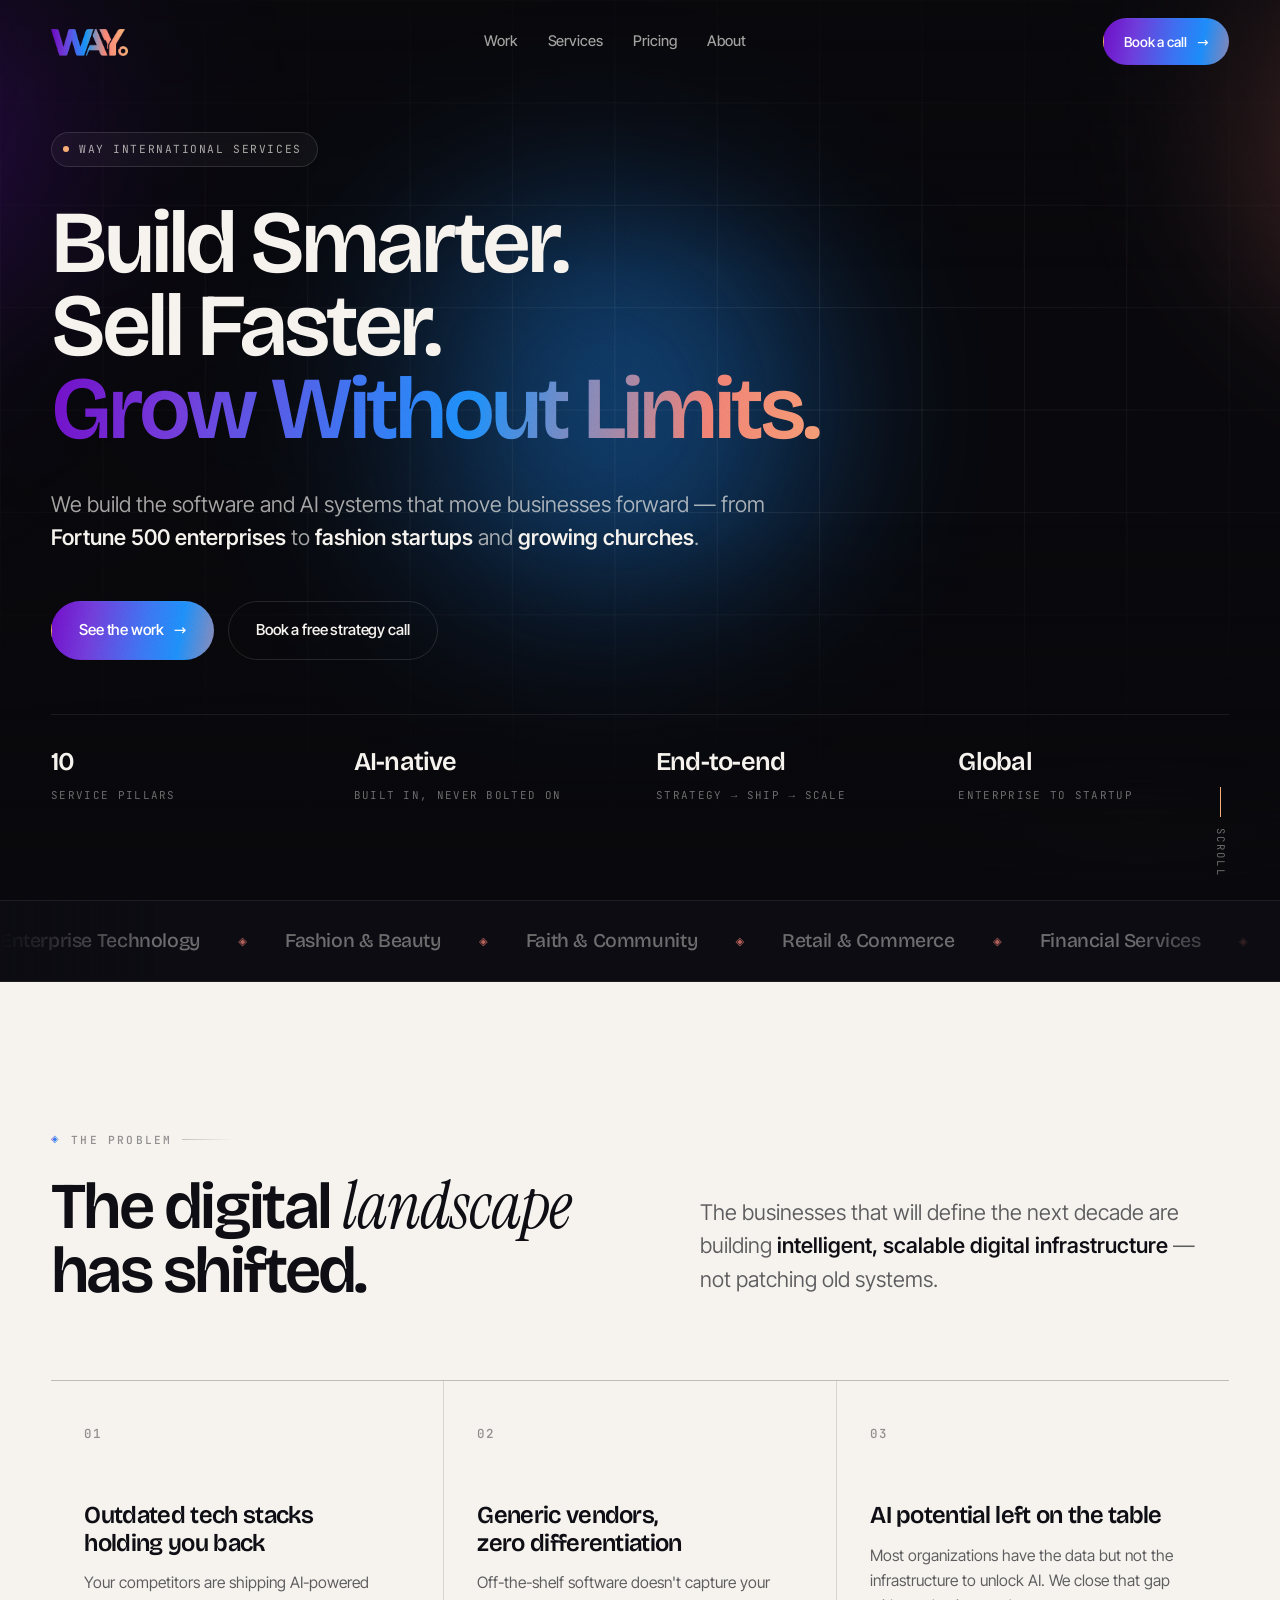
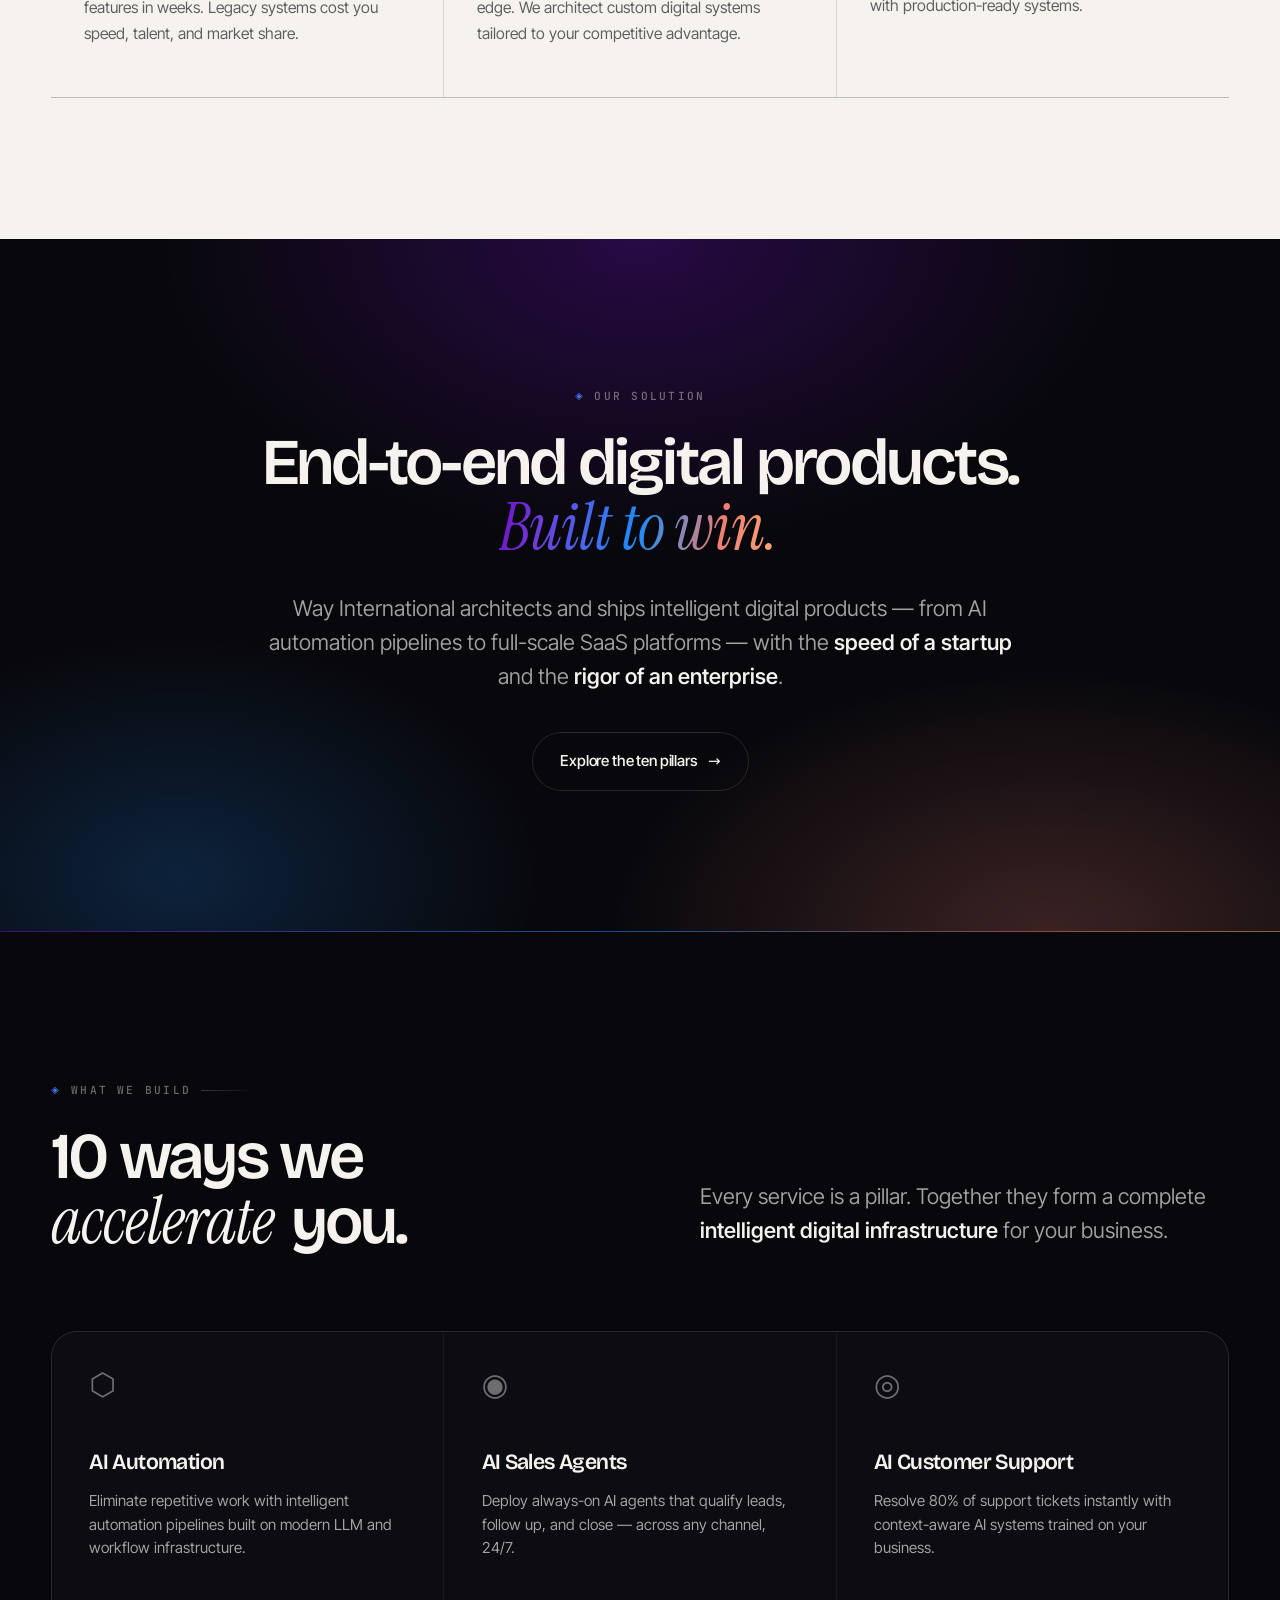
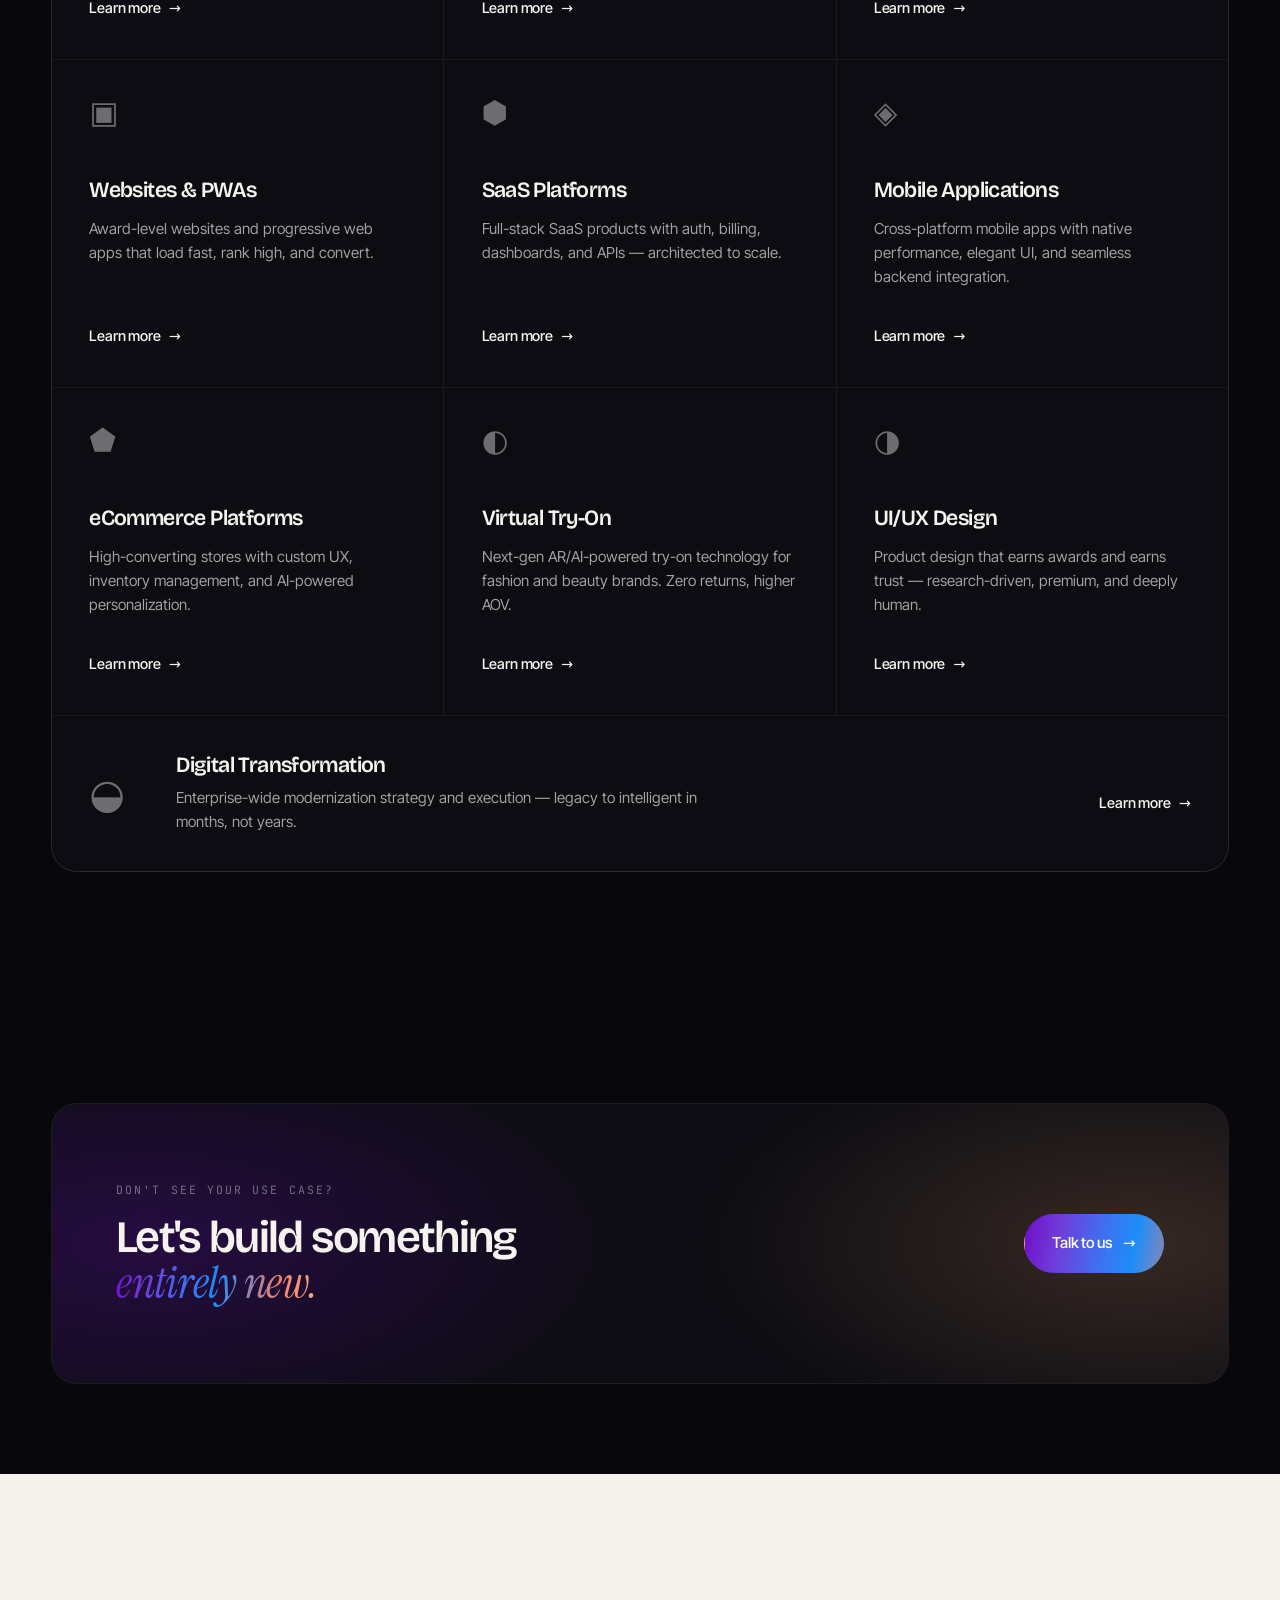
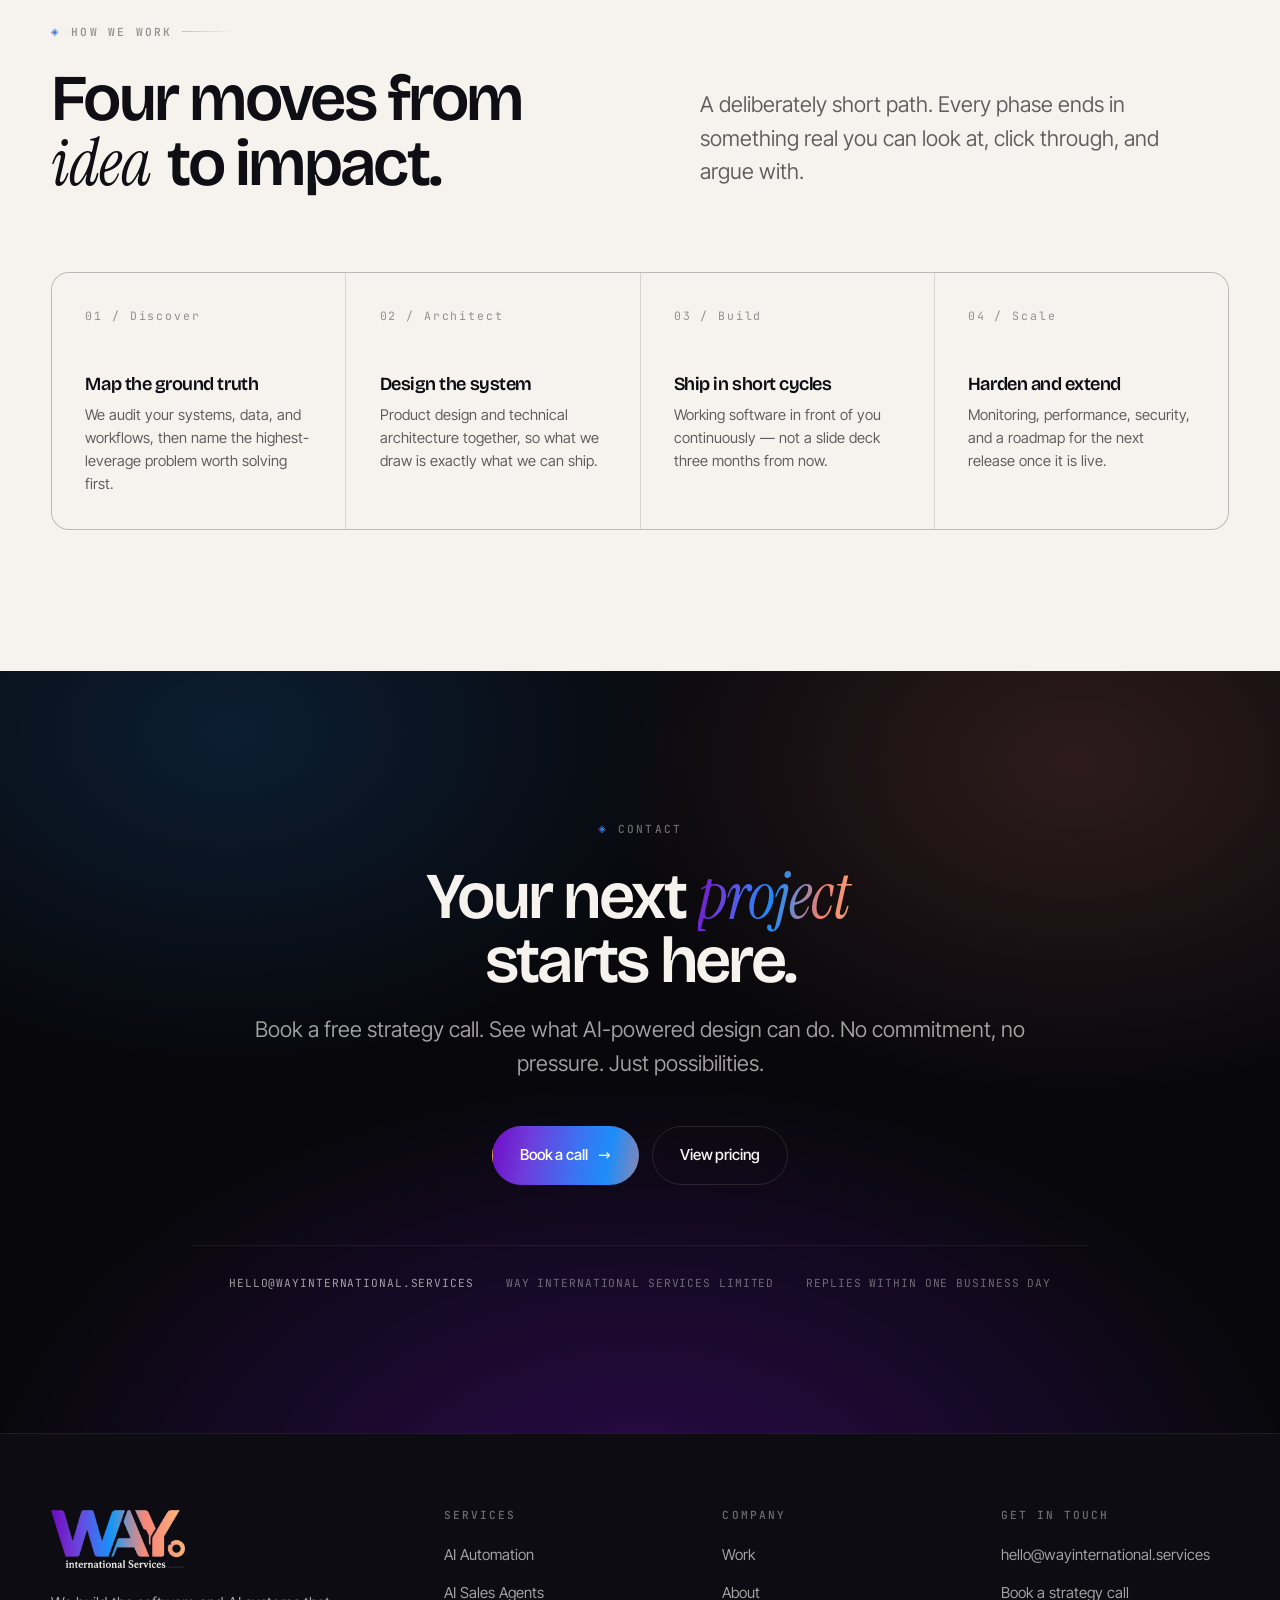
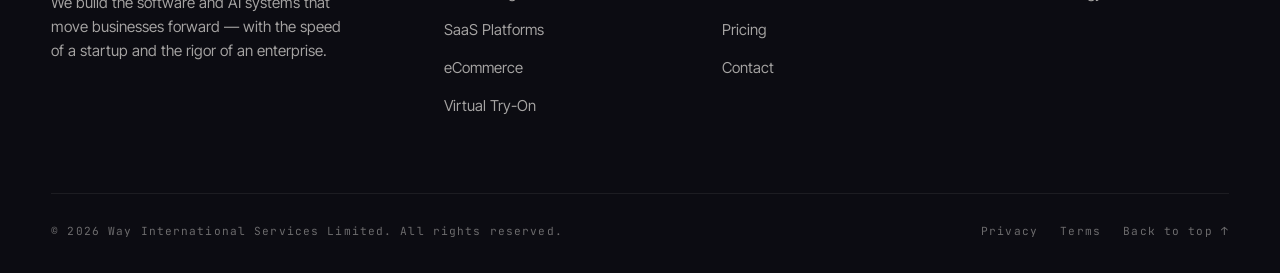
==== index.html @ e76dc4e3 "Build the Way International Services website A nine-page static site — plain HTML, CSS and vanilla J" ====
<!DOCTYPE html>
<html lang="en" class="no-js">
<head>
<meta charset="utf-8">
<meta name="viewport" content="width=device-width, initial-scale=1">
<title>Way International Services — Build Smarter. Sell Faster. Grow Without Limits.</title>
<meta name="description" content="Way International Services architects and ships intelligent digital products — AI automation, AI agents, SaaS platforms, commerce and mobile — with the speed of a startup and the rigor of an enterprise.">
<link rel="canonical" href="https://wayinternational.services/">

<meta property="og:type" content="website">
<meta property="og:title" content="Way International Services — Build Smarter. Sell Faster. Grow Without Limits.">
<meta property="og:description" content="We build the software and AI systems that move businesses forward — from Fortune 500 enterprises to fashion startups and growing churches.">
<meta property="og:image" content="/assets/img/icon-512.png">
<meta name="twitter:card" content="summary_large_image">
<meta name="theme-color" content="#08080C">

<link rel="icon" href="/favicon.ico" sizes="any">
<link rel="icon" href="/assets/img/icon-32.png" type="image/png">
<link rel="apple-touch-icon" href="/assets/img/icon-180.png">

<link rel="preload" href="/assets/fonts/bricolage-grotesque-normal-latin.woff2" as="font" type="font/woff2" crossorigin>
<link rel="preload" href="/assets/fonts/inter-tight-normal-latin.woff2" as="font" type="font/woff2" crossorigin>
<script>document.documentElement.classList.remove("no-js");document.documentElement.classList.add("js");</script>
<link rel="stylesheet" href="/assets/css/fonts.css">
<link rel="stylesheet" href="/assets/css/site.css">

<script type="application/ld+json">
{
  "@context":"https://schema.org",
  "@type":"ProfessionalService",
  "name":"Way International Services Limited",
  "description":"Digital product studio building AI systems, SaaS platforms, commerce and mobile applications.",
  "url":"https://wayinternational.services/",
  "logo":"https://wayinternational.services/assets/img/way-logo.png",
  "email":"hello@wayinternational.services",
  "areaServed":"Worldwide",
  "makesOffer":[
    {"@type":"Offer","itemOffered":{"@type":"Service","name":"AI Automation"}},
    {"@type":"Offer","itemOffered":{"@type":"Service","name":"AI Sales Agents"}},
    {"@type":"Offer","itemOffered":{"@type":"Service","name":"AI Customer Support"}},
    {"@type":"Offer","itemOffered":{"@type":"Service","name":"Websites & PWAs"}},
    {"@type":"Offer","itemOffered":{"@type":"Service","name":"SaaS Platforms"}},
    {"@type":"Offer","itemOffered":{"@type":"Service","name":"Mobile Applications"}},
    {"@type":"Offer","itemOffered":{"@type":"Service","name":"eCommerce Platforms"}},
    {"@type":"Offer","itemOffered":{"@type":"Service","name":"Virtual Try-On"}},
    {"@type":"Offer","itemOffered":{"@type":"Service","name":"UI/UX Design"}},
    {"@type":"Offer","itemOffered":{"@type":"Service","name":"Digital Transformation"}}
  ]
}
</script>
</head>

<body>
<div class="grain" aria-hidden="true"></div>
<a href="#main" class="btn btn-sm" style="position:absolute;left:-9999px;top:0;z-index:99" onfocus="this.style.left='1rem';this.style.top='1rem'" onblur="this.style.left='-9999px'">Skip to content</a>

<!-- ======================================================= header -->
<header class="hdr">
  <div class="shell shell-wide hdr-in">
    <a href="/" class="brand" aria-label="Way International Services — home">
      <img src="/assets/img/way-mark.png" alt="Way International Services" width="430" height="152">
    </a>

    <nav class="nav" aria-label="Primary">
      <a href="/work.html"     data-nav="work">Work</a>
      <a href="/services.html" data-nav="services">Services</a>
      <a href="/pricing.html"  data-nav="pricing">Pricing</a>
      <a href="/about.html"    data-nav="about">About</a>
    </nav>

    <div class="hdr-cta">
      <a href="/contact.html" class="btn btn-primary btn-sm" data-magnet>
        <span class="lbl">Book a call</span><span class="arw" aria-hidden="true">→</span>
      </a>
    </div>

    <button class="burger" aria-label="Open menu" aria-expanded="false" aria-controls="menu">
      <span></span><span></span>
    </button>
  </div>
</header>

<!-- ======================================================= mobile menu -->
<div class="menu" id="menu" aria-hidden="true">
  <nav aria-label="Mobile">
    <ul class="menu-list">
      <li><a href="/work.html"><span class="n">01</span> Work</a></li>
      <li><a href="/services.html"><span class="n">02</span> Services</a></li>
      <li><a href="/pricing.html"><span class="n">03</span> Pricing</a></li>
      <li><a href="/about.html"><span class="n">04</span> About</a></li>
      <li><a href="/contact.html"><span class="n">05</span> Contact</a></li>
    </ul>
  </nav>
  <div class="menu-foot">
    <a href="/contact.html" class="btn btn-primary"><span class="lbl">Book a free strategy call</span><span class="arw" aria-hidden="true">→</span></a>
    <span class="menu-meta">hello@wayinternational.services</span>
  </div>
</div>

<main id="main">

<!-- ======================================================= hero -->
<section class="hero">
  <div class="aurora" aria-hidden="true"><i></i><i></i><i></i><i></i></div>
  <div class="hero-grid" aria-hidden="true"></div>

  <div class="shell shell-wide hero-in">
    <span class="pill"><span class="dot" aria-hidden="true"></span> Way International Services</span>

    <h1 class="t-hero hero-head">
      <span class="ln"><span>Build Smarter.</span></span>
      <span class="ln"><span>Sell Faster.</span></span>
      <span class="ln"><span class="grad">Grow Without Limits.</span></span>
    </h1>

    <p class="lede hero-lede" data-rv style="--d:520ms">
      We build the software and AI systems that move businesses forward —
      from <strong>Fortune&nbsp;500 enterprises</strong> to <strong>fashion startups</strong>
      and <strong>growing churches</strong>.
    </p>

    <div class="btn-row hero-cta" data-rv style="--d:640ms">
      <a href="/work.html" class="btn btn-primary" data-magnet>
        <span class="lbl">See the work</span><span class="arw" aria-hidden="true">→</span>
      </a>
      <a href="/contact.html" class="btn btn-ghost">
        <span class="lbl">Book a free strategy call</span>
      </a>
    </div>

    <dl class="hero-facts" data-rv data-stagger="90" style="--d:760ms">
      <div data-rv><dt>10</dt><dd>Service pillars</dd></div>
      <div data-rv><dt>AI-native</dt><dd>Built in, never bolted on</dd></div>
      <div data-rv><dt>End-to-end</dt><dd>Strategy → ship → scale</dd></div>
      <div data-rv><dt>Global</dt><dd>Enterprise to startup</dd></div>
    </dl>
  </div>

  <span class="scroll-cue" aria-hidden="true"><span class="bar"></span> Scroll</span>
</section>

<!-- ======================================================= sectors -->
<div class="marq" aria-hidden="true">
  <div class="marq-track">
    <div class="marq-group">
      <span>Enterprise Technology</span>
      <span>Fashion &amp; Beauty</span>
      <span>Faith &amp; Community</span>
      <span>Retail &amp; Commerce</span>
      <span>Financial Services</span>
      <span>Healthcare</span>
      <span>Logistics</span>
      <span>Education</span>
      <span>Hospitality</span>
      <span>Professional Services</span>
    </div>
  </div>
</div>

<!-- ======================================================= problem -->
<section class="band on-light" id="problem">
  <div class="shell">
    <div class="shead">
      <div>
        <span class="eyebrow" data-rv><span class="mk" aria-hidden="true">◈</span> The Problem</span>
        <h2 class="t-xl rise" data-rv>
          <span class="ln"><span>The digital</span></span>
          <span class="ln"><span class="ital">landscape</span></span>
          <span class="ln"><span>has shifted.</span></span>
        </h2>
      </div>
      <div class="shead-aside">
        <p class="lede" data-rv style="--d:160ms">
          The businesses that will define the next decade are building
          <strong>intelligent, scalable digital infrastructure</strong> — not patching old systems.
        </p>
      </div>
    </div>
  </div>

  <div class="shell">
    <div class="probs" data-rv data-stagger="110">
      <article class="prob" data-rv>
        <span class="num">01</span>
        <h3>Outdated tech stacks holding you back</h3>
        <p>Your competitors are shipping AI-powered features in weeks. Legacy systems cost you speed, talent, and market share.</p>
      </article>
      <article class="prob" data-rv>
        <span class="num">02</span>
        <h3>Generic vendors, zero differentiation</h3>
        <p>Off-the-shelf software doesn't capture your edge. We architect custom digital systems tailored to your competitive advantage.</p>
      </article>
      <article class="prob" data-rv>
        <span class="num">03</span>
        <h3>AI potential left on the table</h3>
        <p>Most organizations have the data but not the infrastructure to unlock AI. We close that gap with production-ready systems.</p>
      </article>
    </div>
  </div>
</section>

<!-- ======================================================= solution -->
<section class="band solution">
  <div class="shell">
    <span class="eyebrow" data-rv><span class="mk" aria-hidden="true">◈</span> Our Solution</span>
    <h2 class="t-xl" data-rv style="--d:80ms">
      End-to-end digital products.<br><span class="ital grad">Built to win.</span>
    </h2>
    <p class="lede" data-rv style="--d:200ms">
      Way International architects and ships intelligent digital products — from AI automation
      pipelines to full-scale SaaS platforms — with the <strong>speed of a startup</strong>
      and the <strong>rigor of an enterprise</strong>.
    </p>
    <div class="btn-row" style="justify-content:center;margin-top:2.4rem" data-rv>
      <a href="/services.html" class="btn btn-ghost"><span class="lbl">Explore the ten pillars</span><span class="arw" aria-hidden="true">→</span></a>
    </div>
  </div>
</section>

<hr class="seam">

<!-- ======================================================= services -->
<section class="band" id="services">
  <div class="shell shell-wide">
    <div class="shead">
      <div>
        <span class="eyebrow" data-rv><span class="mk" aria-hidden="true">◈</span> What We Build</span>
        <h2 class="t-xl rise" data-rv>
          <span class="ln"><span>10 ways we</span></span>
          <span class="ln"><span class="ital">accelerate</span> <span style="display:inline">you.</span></span>
        </h2>
      </div>
      <div class="shead-aside">
        <p class="lede" data-rv style="--d:160ms">
          Every service is a pillar. Together they form a complete
          <strong>intelligent digital infrastructure</strong> for your business.
        </p>
      </div>
    </div>

    <div class="svcs" data-rv data-stagger="70">
      <article class="svc" data-rv>
        <span class="gl" aria-hidden="true">⬡</span>
        <h3>AI Automation</h3>
        <p>Eliminate repetitive work with intelligent automation pipelines built on modern LLM and workflow infrastructure.</p>
        <a class="tlink" href="/services.html#ai-automation">Learn more <span class="arw" aria-hidden="true">→</span></a>
      </article>

      <article class="svc" data-rv>
        <span class="gl" aria-hidden="true">◉</span>
        <h3>AI Sales Agents</h3>
        <p>Deploy always-on AI agents that qualify leads, follow up, and close — across any channel, 24/7.</p>
        <a class="tlink" href="/services.html#ai-sales-agents">Learn more <span class="arw" aria-hidden="true">→</span></a>
      </article>

      <article class="svc" data-rv>
        <span class="gl" aria-hidden="true">◎</span>
        <h3>AI Customer Support</h3>
        <p>Resolve 80% of support tickets instantly with context-aware AI systems trained on your business.</p>
        <a class="tlink" href="/services.html#ai-customer-support">Learn more <span class="arw" aria-hidden="true">→</span></a>
      </article>

      <article class="svc" data-rv>
        <span class="gl" aria-hidden="true">▣</span>
        <h3>Websites &amp; PWAs</h3>
        <p>Award-level websites and progressive web apps that load fast, rank high, and convert.</p>
        <a class="tlink" href="/services.html#websites-pwas">Learn more <span class="arw" aria-hidden="true">→</span></a>
      </article>

      <article class="svc" data-rv>
        <span class="gl" aria-hidden="true">⬢</span>
        <h3>SaaS Platforms</h3>
        <p>Full-stack SaaS products with auth, billing, dashboards, and APIs — architected to scale.</p>
        <a class="tlink" href="/services.html#saas-platforms">Learn more <span class="arw" aria-hidden="true">→</span></a>
      </article>

      <article class="svc" data-rv>
        <span class="gl" aria-hidden="true">◈</span>
        <h3>Mobile Applications</h3>
        <p>Cross-platform mobile apps with native performance, elegant UI, and seamless backend integration.</p>
        <a class="tlink" href="/services.html#mobile-applications">Learn more <span class="arw" aria-hidden="true">→</span></a>
      </article>

      <article class="svc" data-rv>
        <span class="gl" aria-hidden="true">⬟</span>
        <h3>eCommerce Platforms</h3>
        <p>High-converting stores with custom UX, inventory management, and AI-powered personalization.</p>
        <a class="tlink" href="/services.html#ecommerce-platforms">Learn more <span class="arw" aria-hidden="true">→</span></a>
      </article>

      <article class="svc" data-rv>
        <span class="gl" aria-hidden="true">◐</span>
        <h3>Virtual Try-On</h3>
        <p>Next-gen AR/AI-powered try-on technology for fashion and beauty brands. Zero returns, higher AOV.</p>
        <a class="tlink" href="/services.html#virtual-try-on">Learn more <span class="arw" aria-hidden="true">→</span></a>
      </article>

      <article class="svc" data-rv>
        <span class="gl" aria-hidden="true">◑</span>
        <h3>UI/UX Design</h3>
        <p>Product design that earns awards and earns trust — research-driven, premium, and deeply human.</p>
        <a class="tlink" href="/services.html#ui-ux-design">Learn more <span class="arw" aria-hidden="true">→</span></a>
      </article>

      <article class="svc is-wide" data-rv>
        <span class="gl" aria-hidden="true">◒</span>
        <div class="bd">
          <h3>Digital Transformation</h3>
          <p>Enterprise-wide modernization strategy and execution — legacy to intelligent in months, not years.</p>
        </div>
        <a class="tlink" href="/services.html#digital-transformation">Learn more <span class="arw" aria-hidden="true">→</span></a>
      </article>
    </div>
  </div>
</section>

<!-- ======================================================= big cta -->
<section class="band-tight">
  <div class="shell shell-wide">
    <div class="bigcta" data-rv>
      <div>
        <span class="k">Don't see your use case?</span>
        <h2 class="t-lg">Let's build something<br><span class="ital grad">entirely new.</span></h2>
      </div>
      <a href="/contact.html" class="btn btn-primary" data-magnet>
        <span class="lbl">Talk to us</span><span class="arw" aria-hidden="true">→</span>
      </a>
    </div>
  </div>
</section>

<!-- ======================================================= process -->
<section class="band on-light" id="process">
  <div class="shell">
    <div class="shead">
      <div>
        <span class="eyebrow" data-rv><span class="mk" aria-hidden="true">◈</span> How We Work</span>
        <h2 class="t-xl" data-rv>Four moves from<br><span class="ital">idea</span> to impact.</h2>
      </div>
      <div class="shead-aside">
        <p class="lede" data-rv style="--d:160ms">
          A deliberately short path. Every phase ends in something real you can look at,
          click through, and argue with.
        </p>
      </div>
    </div>

    <div class="steps" data-rv data-stagger="100">
      <article class="step" data-rv>
        <span class="n">01 / Discover</span>
        <h3>Map the ground truth</h3>
        <p>We audit your systems, data, and workflows, then name the highest-leverage problem worth solving first.</p>
      </article>
      <article class="step" data-rv>
        <span class="n">02 / Architect</span>
        <h3>Design the system</h3>
        <p>Product design and technical architecture together, so what we draw is exactly what we can ship.</p>
      </article>
      <article class="step" data-rv>
        <span class="n">03 / Build</span>
        <h3>Ship in short cycles</h3>
        <p>Working software in front of you continuously — not a slide deck three months from now.</p>
      </article>
      <article class="step" data-rv>
        <span class="n">04 / Scale</span>
        <h3>Harden and extend</h3>
        <p>Monitoring, performance, security, and a roadmap for the next release once it is live.</p>
      </article>
    </div>
  </div>
</section>

<!-- ======================================================= contact -->
<section class="band contact" id="contact">
  <div class="shell">
    <span class="eyebrow" data-rv><span class="mk" aria-hidden="true">◈</span> Contact</span>
    <h2 class="t-xl" data-rv style="--d:80ms">Your next <span class="ital grad">project</span><br>starts here.</h2>
    <p class="lede" data-rv style="--d:180ms">
      Book a free strategy call. See what AI-powered design can do.
      No commitment, no pressure. Just possibilities.
    </p>

    <div class="btn-row" data-rv style="--d:280ms">
      <a href="/contact.html" class="btn btn-primary" data-magnet>
        <span class="lbl">Book a call</span><span class="arw" aria-hidden="true">→</span>
      </a>
      <a href="/pricing.html" class="btn btn-ghost"><span class="lbl">View pricing</span></a>
    </div>

    <div class="contact-meta" data-rv>
      <span><a href="mailto:hello@wayinternational.services">hello@wayinternational.services</a></span>
      <span>Way International Services Limited</span>
      <span>Replies within one business day</span>
    </div>
  </div>
</section>

</main>

<!-- ======================================================= footer -->
<footer class="ftr">
  <div class="shell shell-wide">
    <div class="ftr-top">
      <div class="ftr-brand">
        <img src="/assets/img/way-logo-dark.png" alt="Way International Services" width="430" height="187">
        <p>We build the software and AI systems that move businesses forward — with the speed of a startup and the rigor of an enterprise.</p>
      </div>

      <div>
        <h4>Services</h4>
        <ul>
          <li><a href="/services.html#ai-automation">AI Automation</a></li>
          <li><a href="/services.html#ai-sales-agents">AI Sales Agents</a></li>
          <li><a href="/services.html#saas-platforms">SaaS Platforms</a></li>
          <li><a href="/services.html#ecommerce-platforms">eCommerce</a></li>
          <li><a href="/services.html#virtual-try-on">Virtual Try-On</a></li>
        </ul>
      </div>

      <div>
        <h4>Company</h4>
        <ul>
          <li><a href="/work.html">Work</a></li>
          <li><a href="/about.html">About</a></li>
          <li><a href="/pricing.html">Pricing</a></li>
          <li><a href="/contact.html">Contact</a></li>
        </ul>
      </div>

      <div>
        <h4>Get in touch</h4>
        <ul>
          <li><a href="mailto:hello@wayinternational.services">hello@wayinternational.services</a></li>
          <li><a href="/contact.html">Book a strategy call</a></li>
        </ul>
      </div>
    </div>

    <div class="ftr-bot">
      <span>© <span data-year>2026</span> Way International Services Limited. All rights reserved.</span>
      <span class="lnks">
        <a href="/privacy.html">Privacy</a>
        <a href="/terms.html">Terms</a>
        <a href="#main" class="to-top">Back to top <span aria-hidden="true">↑</span></a>
      </span>
    </div>
  </div>
</footer>

<script src="/assets/js/site.js" defer></script>
</body>
</html>
---- assets/css/fonts.css ----
/* Way International Services — self-hosted webfonts.
   Vendored from Google Fonts (SIL Open Font License 1.1) so the site makes
   no third-party request and renders identically offline.
   Latin + Latin-Extended subsets only. */

@font-face{
  font-family:'Bricolage Grotesque';
  font-style:normal;
  font-weight:200 800;
  font-display:swap;
  src:url('../fonts/bricolage-grotesque-normal-latin-ext.woff2') format('woff2');
  unicode-range:U+0100-02BA, U+02BD-02C5, U+02C7-02CC, U+02CE-02D7, U+02DD-02FF, U+0304, U+0308, U+0329, U+1D00-1DBF, U+1E00-1E9F, U+1EF2-1EFF, U+2020, U+20A0-20AB, U+20AD-20C0, U+2113, U+2C60-2C7F, U+A720-A7FF;
}
@font-face{
  font-family:'Bricolage Grotesque';
  font-style:normal;
  font-weight:200 800;
  font-display:swap;
  src:url('../fonts/bricolage-grotesque-normal-latin.woff2') format('woff2');
  unicode-range:U+0000-00FF, U+0131, U+0152-0153, U+02BB-02BC, U+02C6, U+02DA, U+02DC, U+0304, U+0308, U+0329, U+2000-206F, U+20AC, U+2122, U+2191, U+2193, U+2212, U+2215, U+FEFF, U+FFFD;
}
@font-face{
  font-family:'Instrument Serif';
  font-style:italic;
  font-weight:400;
  font-display:swap;
  src:url('../fonts/instrument-serif-italic-latin-ext.woff2') format('woff2');
  unicode-range:U+0100-02BA, U+02BD-02C5, U+02C7-02CC, U+02CE-02D7, U+02DD-02FF, U+0304, U+0308, U+0329, U+1D00-1DBF, U+1E00-1E9F, U+1EF2-1EFF, U+2020, U+20A0-20AB, U+20AD-20C0, U+2113, U+2C60-2C7F, U+A720-A7FF;
}
@font-face{
  font-family:'Instrument Serif';
  font-style:italic;
  font-weight:400;
  font-display:swap;
  src:url('../fonts/instrument-serif-italic-latin.woff2') format('woff2');
  unicode-range:U+0000-00FF, U+0131, U+0152-0153, U+02BB-02BC, U+02C6, U+02DA, U+02DC, U+0304, U+0308, U+0329, U+2000-206F, U+20AC, U+2122, U+2191, U+2193, U+2212, U+2215, U+FEFF, U+FFFD;
}
@font-face{
  font-family:'Instrument Serif';
  font-style:normal;
  font-weight:400;
  font-display:swap;
  src:url('../fonts/instrument-serif-normal-latin-ext.woff2') format('woff2');
  unicode-range:U+0100-02BA, U+02BD-02C5, U+02C7-02CC, U+02CE-02D7, U+02DD-02FF, U+0304, U+0308, U+0329, U+1D00-1DBF, U+1E00-1E9F, U+1EF2-1EFF, U+2020, U+20A0-20AB, U+20AD-20C0, U+2113, U+2C60-2C7F, U+A720-A7FF;
}
@font-face{
  font-family:'Instrument Serif';
  font-style:normal;
  font-weight:400;
  font-display:swap;
  src:url('../fonts/instrument-serif-normal-latin.woff2') format('woff2');
  unicode-range:U+0000-00FF, U+0131, U+0152-0153, U+02BB-02BC, U+02C6, U+02DA, U+02DC, U+0304, U+0308, U+0329, U+2000-206F, U+20AC, U+2122, U+2191, U+2193, U+2212, U+2215, U+FEFF, U+FFFD;
}
@font-face{
  font-family:'Inter Tight';
  font-style:normal;
  font-weight:300 800;
  font-display:swap;
  src:url('../fonts/inter-tight-normal-latin-ext.woff2') format('woff2');
  unicode-range:U+0100-02BA, U+02BD-02C5, U+02C7-02CC, U+02CE-02D7, U+02DD-02FF, U+0304, U+0308, U+0329, U+1D00-1DBF, U+1E00-1E9F, U+1EF2-1EFF, U+2020, U+20A0-20AB, U+20AD-20C0, U+2113, U+2C60-2C7F, U+A720-A7FF;
}
@font-face{
  font-family:'Inter Tight';
  font-style:normal;
  font-weight:300 800;
  font-display:swap;
  src:url('../fonts/inter-tight-normal-latin.woff2') format('woff2');
  unicode-range:U+0000-00FF, U+0131, U+0152-0153, U+02BB-02BC, U+02C6, U+02DA, U+02DC, U+0304, U+0308, U+0329, U+2000-206F, U+20AC, U+2122, U+2191, U+2193, U+2212, U+2215, U+FEFF, U+FFFD;
}
@font-face{
  font-family:'JetBrains Mono';
  font-style:normal;
  font-weight:300 600;
  font-display:swap;
  src:url('../fonts/jetbrains-mono-normal-latin-ext.woff2') format('woff2');
  unicode-range:U+0100-02BA, U+02BD-02C5, U+02C7-02CC, U+02CE-02D7, U+02DD-02FF, U+0304, U+0308, U+0329, U+1D00-1DBF, U+1E00-1E9F, U+1EF2-1EFF, U+2020, U+20A0-20AB, U+20AD-20C0, U+2113, U+2C60-2C7F, U+A720-A7FF;
}
@font-face{
  font-family:'JetBrains Mono';
  font-style:normal;
  font-weight:300 600;
  font-display:swap;
  src:url('../fonts/jetbrains-mono-normal-latin.woff2') format('woff2');
  unicode-range:U+0000-00FF, U+0131, U+0152-0153, U+02BB-02BC, U+02C6, U+02DA, U+02DC, U+0304, U+0308, U+0329, U+2000-206F, U+20AC, U+2122, U+2191, U+2193, U+2212, U+2215, U+FEFF, U+FFFD;
}
---- assets/css/site.css ----
/* ============================================================================
   WAY INTERNATIONAL SERVICES — design system
   Palette is sampled directly from the wordmark gradient.
   ========================================================================= */

/* ---------------------------------------------------------------- tokens - */
:root{
  /* brand — sampled from the logo, left to right */
  --violet:#6F0EC7;
  --iris:#6F3CDA;
  --blue:#3D71F1;
  --azure:#1D8DF9;
  --coral:#F07F72;
  --amber:#F8AB73;

  --brand: linear-gradient(100deg,#6F0EC7 0%,#6F3CDA 16%,#3D71F1 36%,#1D8DF9 50%,#F07F72 78%,#F8AB73 100%);
  --brand-soft: linear-gradient(100deg,rgba(111,14,199,.22),rgba(61,113,241,.22),rgba(240,127,114,.22),rgba(248,171,115,.22));

  /* surfaces */
  --ink:#08080C;
  --ink-1:#0C0C12;
  --ink-2:#12121A;
  --ink-3:#1B1B25;
  --bone:#F6F3EE;
  --bone-2:#ECE7DE;
  --bone-3:#DFD9CD;

  /* type colours, dark surfaces */
  --d-hi:#F6F3EE;
  --d-md:rgba(246,243,238,.66);
  --d-lo:rgba(246,243,238,.42);
  --d-line:rgba(246,243,238,.12);
  --d-line-2:rgba(246,243,238,.07);

  /* type colours, light surfaces */
  --l-hi:#0E0E14;
  --l-md:rgba(14,14,20,.66);
  --l-lo:rgba(14,14,20,.44);
  --l-line:rgba(14,14,20,.13);
  --l-line-2:rgba(14,14,20,.07);

  /* families */
  --display:'Bricolage Grotesque','Inter Tight',system-ui,sans-serif;
  --serif:'Instrument Serif',Georgia,'Times New Roman',serif;
  --sans:'Inter Tight',system-ui,-apple-system,'Segoe UI',sans-serif;
  --mono:'JetBrains Mono',ui-monospace,'SF Mono',Menlo,monospace;

  /* rhythm */
  --shell:1280px;
  --gut:clamp(1.25rem,4vw,3.5rem);
  --band:clamp(5.5rem,11vw,11rem);
  --r-sm:10px;
  --r:18px;
  --r-lg:26px;

  --ease:cubic-bezier(.22,1,.36,1);
  --ease-io:cubic-bezier(.65,0,.35,1);
}

/* ------------------------------------------------------------------ reset */
*,*::before,*::after{box-sizing:border-box}
*{margin:0;padding:0}
html{-webkit-text-size-adjust:100%;scroll-behavior:smooth;scroll-padding-top:92px}
@media (prefers-reduced-motion:reduce){html{scroll-behavior:auto}}

body{
  font-family:var(--sans);
  font-size:clamp(1rem,.96rem + .18vw,1.075rem);
  line-height:1.62;
  font-weight:380;
  color:var(--d-md);
  background:var(--ink);
  -webkit-font-smoothing:antialiased;
  -moz-osx-font-smoothing:grayscale;
  overflow-x:hidden;
  text-rendering:optimizeLegibility;
}
body.is-locked{overflow:hidden}

img,svg,video{display:block;max-width:100%;height:auto}
button,input,textarea,select{font:inherit;color:inherit}
button{background:none;border:0;cursor:pointer}
a{color:inherit;text-decoration:none}
ul,ol{list-style:none}
::selection{background:rgba(111,14,199,.55);color:#fff}

:focus-visible{
  outline:2px solid var(--azure);
  outline-offset:3px;
  border-radius:4px;
}

/* --------------------------------------------------------------- headings */
h1,h2,h3,h4,h5{
  font-family:var(--display);
  font-weight:600;
  line-height:.98;
  letter-spacing:-.035em;
  color:var(--d-hi);
  font-variation-settings:'opsz' 48;
  text-wrap:balance;
}
.t-hero{font-size:clamp(2.5rem,6.9vw,6.1rem);font-weight:600;letter-spacing:-.045em;line-height:.94}
.t-xl  {font-size:clamp(2.1rem,5.1vw,4.3rem);letter-spacing:-.042em;line-height:.98}
.t-lg  {font-size:clamp(1.8rem,3.5vw,2.9rem);letter-spacing:-.038em;line-height:1.02}
.t-md  {font-size:clamp(1.5rem,2.5vw,2.15rem);letter-spacing:-.03em;line-height:1.08}
.t-sm  {font-size:clamp(1.15rem,1.5vw,1.4rem);letter-spacing:-.022em;line-height:1.2;font-weight:600}

/* the editorial accent — used on one word per headline, never more */
.ital{
  font-family:var(--serif);
  font-style:italic;
  font-weight:400;
  letter-spacing:-.015em;
  padding-right:.06em;
}
.grad{
  background:var(--brand);
  background-size:100% 100%;
  -webkit-background-clip:text;
  background-clip:text;
  color:transparent;
  -webkit-text-fill-color:transparent;
}

.lede{
  font-size:clamp(1.06rem,1.05rem + .42vw,1.35rem);
  line-height:1.56;
  color:var(--d-md);
  max-width:60ch;
  font-weight:360;
  text-wrap:pretty;
}
.lede strong{color:var(--d-hi);font-weight:560}

/* ------------------------------------------------------------------ shell */
.shell{width:100%;max-width:var(--shell);margin-inline:auto;padding-inline:var(--gut)}
.shell-wide{max-width:1560px}
.band{padding-block:var(--band);position:relative}
.band-tight{padding-block:clamp(3.5rem,7vw,6rem)}

.on-light{background:var(--bone);color:var(--l-md)}
.on-light h1,.on-light h2,.on-light h3,.on-light h4{color:var(--l-hi)}
.on-light .lede{color:var(--l-md)}
.on-light .lede strong{color:var(--l-hi)}

/* section eyebrow: ◈ MARK + label */
.eyebrow{
  display:inline-flex;align-items:center;gap:.6rem;
  font-family:var(--mono);
  font-size:.70rem;
  font-weight:500;
  letter-spacing:.2em;
  text-transform:uppercase;
  color:var(--d-lo);
  margin-bottom:1.6rem;
}
.on-light .eyebrow{color:var(--l-lo)}
.eyebrow .mk{
  font-size:.9em;
  background:var(--brand);
  -webkit-background-clip:text;background-clip:text;
  color:transparent;-webkit-text-fill-color:transparent;
}
.eyebrow::after{
  content:'';width:clamp(1.5rem,4vw,3.5rem);height:1px;
  background:linear-gradient(90deg,currentColor,transparent);
  opacity:.5;
}

.hair{height:1px;border:0;background:var(--d-line);width:100%}
.on-light .hair{background:var(--l-line)}

/* ---------------------------------------------------------------- buttons */
.btn{
  --bg:transparent; --fg:var(--d-hi); --bd:var(--d-line);
  position:relative;display:inline-flex;align-items:center;gap:.65rem;
  padding:1.02rem 1.7rem;
  border-radius:100px;
  border:1px solid var(--bd);
  background:var(--bg);
  color:var(--fg);
  font-family:var(--sans);
  font-size:.945rem;font-weight:520;letter-spacing:-.01em;
  white-space:nowrap;
  overflow:hidden;
  isolation:isolate;
  transition:color .4s var(--ease),border-color .4s var(--ease),transform .5s var(--ease);
  will-change:transform;
}
.btn .lbl{position:relative;z-index:2;display:inline-block}
.btn .arw{position:relative;z-index:2;transition:transform .45s var(--ease)}
.btn:hover .arw{transform:translateX(4px)}

/* primary — the brand gradient, with a sheen that sweeps on hover */
.btn-primary{--fg:#fff;--bd:transparent;background:var(--brand);background-size:160% 100%;background-position:0% 50%}
.btn-primary::after{
  content:'';position:absolute;inset:0;z-index:1;
  background:linear-gradient(110deg,transparent 20%,rgba(255,255,255,.34) 50%,transparent 80%);
  transform:translateX(-120%);
  transition:transform .85s var(--ease);
}
.btn-primary:hover::after{transform:translateX(120%)}
.btn-primary:hover{transform:translateY(-2px)}

/* ghost — fills from the bottom on hover */
.btn-ghost::before{
  content:'';position:absolute;inset:0;z-index:1;
  background:var(--d-hi);
  transform:translateY(101%);
  transition:transform .5s var(--ease);
}
.btn-ghost:hover{color:var(--ink);border-color:transparent}
.btn-ghost:hover::before{transform:translateY(0)}
.on-light .btn-ghost{--fg:var(--l-hi);--bd:var(--l-line)}
.on-light .btn-ghost::before{background:var(--l-hi)}
.on-light .btn-ghost:hover{color:var(--bone)}

.btn-sm{padding:.72rem 1.25rem;font-size:.86rem}

/* inline "Learn more →" link with an animated rule */
.tlink{
  display:inline-flex;align-items:center;gap:.5rem;
  font-size:.9rem;font-weight:520;letter-spacing:-.01em;
  color:var(--d-hi);
  position:relative;
  padding-bottom:3px;
}
.tlink::after{
  content:'';position:absolute;left:0;bottom:0;height:1px;width:100%;
  background:var(--brand);
  transform:scaleX(0);transform-origin:right;
  transition:transform .5s var(--ease);
}
.tlink:hover::after{transform:scaleX(1);transform-origin:left}
.tlink svg,.tlink .arw{transition:transform .45s var(--ease)}
.tlink:hover .arw{transform:translateX(4px)}
.on-light .tlink{color:var(--l-hi)}

.btn-row{display:flex;flex-wrap:wrap;gap:.85rem;align-items:center}

/* ----------------------------------------------------------------- grain */
.grain{
  position:fixed;inset:0;z-index:9;pointer-events:none;
  opacity:.16;mix-blend-mode:overlay;
  background-image:url("data:image/svg+xml,%3Csvg xmlns='http://www.w3.org/2000/svg' width='220' height='220'%3E%3Cfilter id='n'%3E%3CfeTurbulence type='fractalNoise' baseFrequency='.82' numOctaves='3' stitchTiles='stitch'/%3E%3CfeColorMatrix type='saturate' values='0'/%3E%3C/filter%3E%3Crect width='100%25' height='100%25' filter='url(%23n)'/%3E%3C/svg%3E");
}

/* ==========================================================================
   HEADER
   ========================================================================= */
.hdr{
  position:fixed;top:0;left:0;right:0;z-index:60;
  transition:transform .55s var(--ease),background-color .45s var(--ease),
             backdrop-filter .45s var(--ease),border-color .45s var(--ease);
  border-bottom:1px solid transparent;
}
.hdr-in{
  display:flex;align-items:center;justify-content:space-between;gap:2rem;
  height:var(--h,84px);
  transition:height .45s var(--ease);
}
.hdr.is-stuck{
  background:rgba(8,8,12,.72);
  backdrop-filter:blur(18px) saturate(150%);
  -webkit-backdrop-filter:blur(18px) saturate(150%);
  border-bottom-color:var(--d-line-2);
}
.hdr.is-stuck .hdr-in{--h:68px}
.hdr.is-hidden{transform:translateY(-104%)}

/* light-page variant */
.hdr.on-bone.is-stuck{background:rgba(246,243,238,.78);border-bottom-color:var(--l-line-2)}

.brand{display:flex;align-items:center;flex:0 0 auto}
.brand img{
  height:clamp(21px,2.3vw,27px);width:auto;
  transition:height .45s var(--ease),opacity .3s ease;
}
.hdr.is-stuck .brand img{height:clamp(19px,2vw,23px)}
.brand:hover img{opacity:.82}

.nav{display:flex;align-items:center;gap:clamp(1.1rem,2.4vw,2.2rem)}
.nav a{
  position:relative;
  font-size:.92rem;font-weight:460;letter-spacing:-.008em;
  color:var(--d-md);
  padding:.35rem 0;
  transition:color .35s var(--ease);
}
.nav a::after{
  content:'';position:absolute;left:0;right:0;bottom:-2px;height:1px;
  background:var(--brand);
  transform:scaleX(0);transform-origin:right;
  transition:transform .45s var(--ease);
}
.nav a:hover,.nav a[aria-current="page"]{color:var(--d-hi)}
.nav a:hover::after,.nav a[aria-current="page"]::after{transform:scaleX(1);transform-origin:left}
.hdr-cta{display:flex;align-items:center;gap:.8rem}

.hdr.on-bone .nav a{color:var(--l-md)}
.hdr.on-bone .nav a:hover,.hdr.on-bone .nav a[aria-current="page"]{color:var(--l-hi)}
.hdr.on-bone .burger span{background:var(--l-hi)}

/* burger */
.burger{
  display:none;width:44px;height:44px;margin-right:-10px;
  position:relative;flex:0 0 auto;
}
.burger span{
  position:absolute;left:11px;width:22px;height:1.5px;background:var(--d-hi);
  border-radius:2px;transition:transform .45s var(--ease),opacity .25s ease,width .45s var(--ease);
}
.burger span:nth-child(1){top:18px}
.burger span:nth-child(2){top:25px;width:15px}
.burger.is-open span:nth-child(1){transform:translateY(3.5px) rotate(45deg);width:22px}
.burger.is-open span:nth-child(2){transform:translateY(-3.5px) rotate(-45deg);width:22px}

/* full-screen mobile menu */
.menu{
  position:fixed;inset:0;z-index:55;
  background:var(--ink-1);
  display:flex;flex-direction:column;justify-content:center;
  padding:6rem var(--gut) 3rem;
  clip-path:inset(0 0 100% 0);
  transition:clip-path .7s var(--ease);
  pointer-events:none;
}
.menu.is-open{clip-path:inset(0 0 0 0);pointer-events:auto}
.menu-list li{overflow:hidden;border-bottom:1px solid var(--d-line-2)}
.menu-list a{
  display:flex;align-items:baseline;gap:1rem;
  padding:1.05rem 0;
  font-family:var(--display);font-weight:580;
  font-size:clamp(2rem,9vw,3.1rem);letter-spacing:-.04em;line-height:1;
  color:var(--d-hi);
  transform:translateY(105%);
  transition:transform .7s var(--ease),color .3s ease;
}
.menu.is-open .menu-list a{transform:translateY(0)}
.menu-list a .n{font-family:var(--mono);font-size:.7rem;font-weight:400;color:var(--d-lo);letter-spacing:.1em}
.menu-list a:hover{color:var(--azure)}
.menu-foot{margin-top:2.6rem;display:flex;flex-direction:column;gap:1.1rem}
.menu-foot .btn{align-self:flex-start}
.menu-meta{font-family:var(--mono);font-size:.72rem;letter-spacing:.12em;text-transform:uppercase;color:var(--d-lo)}

/* ==========================================================================
   HERO
   ========================================================================= */
.hero{
  position:relative;
  min-height:clamp(620px,100svh,1000px);
  display:flex;align-items:center;
  padding-top:clamp(7rem,13vh,9rem);
  padding-bottom:clamp(4.5rem,9vh,6rem);
  overflow:hidden;
  isolation:isolate;
}

/* aurora field — three blurred brand-coloured masses, slowly drifting */
.aurora{position:absolute;inset:-25%;z-index:-2;filter:blur(86px);opacity:.72}
.aurora i{
  position:absolute;display:block;border-radius:50%;
  will-change:transform;
}
.aurora i:nth-child(1){
  width:52vw;height:52vw;left:-8%;top:2%;
  background:radial-gradient(circle at 40% 40%,#6F0EC7,transparent 66%);
  animation:drift1 26s var(--ease-io) infinite alternate;
}
.aurora i:nth-child(2){
  width:48vw;height:48vw;left:32%;top:24%;
  background:radial-gradient(circle at 50% 50%,#1D8DF9,transparent 66%);
  animation:drift2 32s var(--ease-io) infinite alternate;
}
.aurora i:nth-child(3){
  width:44vw;height:44vw;right:-6%;top:6%;
  background:radial-gradient(circle at 60% 40%,#F07F72,transparent 64%);
  animation:drift3 29s var(--ease-io) infinite alternate;
}
.aurora i:nth-child(4){
  width:30vw;height:30vw;right:14%;bottom:-8%;
  background:radial-gradient(circle at 50% 50%,#F8AB73,transparent 62%);
  animation:drift1 36s var(--ease-io) infinite alternate-reverse;
}
@keyframes drift1{to{transform:translate3d(9%,-11%,0) scale(1.18)}}
@keyframes drift2{to{transform:translate3d(-13%,8%,0) scale(.86)}}
@keyframes drift3{to{transform:translate3d(-8%,13%,0) scale(1.12)}}

/* hairline grid over the aurora */
.hero-grid{
  position:absolute;inset:0;z-index:-1;pointer-events:none;
  background-image:
    linear-gradient(90deg,var(--d-line-2) 1px,transparent 1px),
    linear-gradient(var(--d-line-2) 1px,transparent 1px);
  background-size:clamp(70px,8vw,120px) clamp(70px,8vw,120px);
  mask-image:radial-gradient(ellipse 90% 70% at 50% 40%,#000 25%,transparent 78%);
  -webkit-mask-image:radial-gradient(ellipse 90% 70% at 50% 40%,#000 25%,transparent 78%);
}
/* keeps the type readable over the colour */
.hero::after{
  content:'';position:absolute;inset:0;z-index:-1;pointer-events:none;
  background:
    radial-gradient(ellipse 62% 50% at 20% 46%,rgba(8,8,12,.52),transparent 72%),
    linear-gradient(180deg,rgba(8,8,12,.62) 0%,transparent 30%,transparent 58%,var(--ink) 99%);
}

.hero-in{position:relative;z-index:2;width:100%}
.hero-head{max-width:15ch}
.hero-head .ln{display:block;overflow:hidden}
.hero-head .ln > span{display:block;will-change:transform}
.hero-lede{margin-top:clamp(1.6rem,3vw,2.3rem);max-width:56ch}
.hero-cta{margin-top:clamp(2rem,3.6vw,2.9rem)}

/* status pill */
.pill{
  display:inline-flex;align-items:center;gap:.6rem;
  padding:.44rem .95rem .44rem .7rem;
  border:1px solid var(--d-line);border-radius:100px;
  background:rgba(246,243,238,.04);
  backdrop-filter:blur(8px);
  font-family:var(--mono);font-size:.7rem;font-weight:400;
  letter-spacing:.14em;text-transform:uppercase;color:var(--d-md);
  margin-bottom:clamp(1.5rem,3vw,2.2rem);
}
.dot{
  width:6px;height:6px;border-radius:50%;background:var(--amber);
  box-shadow:0 0 0 0 rgba(248,171,115,.7);
  animation:ping 2.6s var(--ease-io) infinite;
  flex:0 0 auto;
}
@keyframes ping{
  0%{box-shadow:0 0 0 0 rgba(248,171,115,.55)}
  70%{box-shadow:0 0 0 9px rgba(248,171,115,0)}
  100%{box-shadow:0 0 0 0 rgba(248,171,115,0)}
}

/* capability strip under the hero copy */
.hero-facts{
  margin-top:clamp(2.2rem,4.4vw,3.4rem);
  padding-top:1.6rem;
  border-top:1px solid var(--d-line-2);
  display:grid;grid-template-columns:repeat(4,1fr);
  gap:clamp(1rem,2.5vw,2rem);
}
.hero-facts div{display:flex;flex-direction:column;gap:.3rem}
.hero-facts dt,.hero-facts .k{
  font-family:var(--display);font-weight:600;
  font-size:clamp(1.15rem,2vw,1.6rem);letter-spacing:-.03em;color:var(--d-hi);
}
.hero-facts dd,.hero-facts .v{
  font-family:var(--mono);font-size:.68rem;letter-spacing:.12em;
  text-transform:uppercase;color:var(--d-lo);line-height:1.5;
}

.scroll-cue{
  position:absolute;right:var(--gut);bottom:clamp(1.1rem,2.6vh,1.9rem);z-index:3;
  writing-mode:vertical-rl;
  display:inline-flex;align-items:center;gap:.7rem;
  font-family:var(--mono);font-size:.66rem;letter-spacing:.2em;
  text-transform:uppercase;color:var(--d-lo);
}
.scroll-cue .bar{
  width:1px;height:30px;background:linear-gradient(var(--d-lo),transparent);
  position:relative;overflow:hidden;
}
.scroll-cue .bar::after{
  content:'';position:absolute;inset:0;background:var(--amber);
  animation:cue 2.4s var(--ease-io) infinite;
}
@keyframes cue{0%{transform:translateY(-100%)}60%,100%{transform:translateY(100%)}}

/* ==========================================================================
   MARQUEE  —  sectors we build for
   ========================================================================= */
.marq{
  border-block:1px solid var(--d-line-2);
  padding-block:clamp(1.1rem,2vw,1.5rem);
  overflow:hidden;
  position:relative;
  background:var(--ink-1);
}
.marq::before,.marq::after{
  content:'';position:absolute;top:0;bottom:0;width:clamp(50px,12vw,170px);z-index:2;pointer-events:none;
}
.marq::before{left:0;background:linear-gradient(90deg,var(--ink-1),transparent)}
.marq::after{right:0;background:linear-gradient(270deg,var(--ink-1),transparent)}
.marq-track{display:flex;width:max-content;animation:slide 46s linear infinite}
.marq:hover .marq-track{animation-play-state:paused}
.marq-group{display:inline-flex;align-items:center}
.marq-track > .marq-group > span{
  display:inline-flex;align-items:center;gap:clamp(1.4rem,3vw,2.6rem);
  padding-right:clamp(1.4rem,3vw,2.6rem);
  font-family:var(--display);font-weight:500;
  font-size:clamp(.95rem,1.6vw,1.22rem);letter-spacing:-.02em;
  color:var(--d-lo);white-space:nowrap;
  transition:color .4s ease;
}
.marq-track > .marq-group > span::after{
  content:'◈';font-size:.58em;color:var(--coral);opacity:.75;
}
.marq:hover .marq-track span{color:var(--d-md)}
@keyframes slide{to{transform:translateX(-50%)}}

/* ==========================================================================
   SECTION HEAD  (shared editorial two-column head)
   ========================================================================= */
.shead{
  display:grid;
  grid-template-columns:minmax(0,1.05fr) minmax(0,.95fr);
  gap:clamp(1.8rem,5vw,5rem);
  align-items:end;
  margin-bottom:clamp(3rem,6vw,5rem);
}
.shead-aside{padding-bottom:.4rem}
.shead-aside .lede{max-width:46ch}
.shead.is-stacked{grid-template-columns:1fr;align-items:start}

/* ==========================================================================
   PROBLEM
   ========================================================================= */
.probs{
  display:grid;
  grid-template-columns:repeat(3,1fr);
  gap:1px;
  background:var(--l-line);
  border-block:1px solid var(--l-line);
}
.prob{
  background:var(--bone);
  padding:clamp(1.9rem,3.4vw,2.9rem) clamp(1.5rem,2.6vw,2.4rem) clamp(2.4rem,4vw,3.4rem);
  position:relative;
  overflow:hidden;
  transition:background-color .55s var(--ease);
}
.prob::before{
  content:'';position:absolute;top:0;left:0;right:0;height:2px;
  background:var(--brand);
  transform:scaleX(0);transform-origin:left;
  transition:transform .7s var(--ease);
}
.prob:hover{background:var(--bone-2)}
.prob:hover::before{transform:scaleX(1)}
.prob .num{
  display:block;
  font-family:var(--mono);font-size:.78rem;font-weight:500;letter-spacing:.16em;
  color:var(--l-lo);
  margin-bottom:clamp(2.2rem,5vw,3.6rem);
  transition:color .45s ease;
}
.prob:hover .num{color:var(--violet)}
.prob h3{font-size:clamp(1.25rem,1.9vw,1.55rem);letter-spacing:-.028em;line-height:1.12;margin-bottom:.85rem}
.prob p{font-size:.98rem;line-height:1.6;color:var(--l-md);max-width:38ch}

/* ==========================================================================
   SOLUTION  — full-bleed statement band
   ========================================================================= */
.solution{
  position:relative;overflow:hidden;isolation:isolate;
  background:var(--ink);
  text-align:center;
}
.solution::before{
  content:'';position:absolute;inset:0;z-index:-1;
  background:
    radial-gradient(ellipse 60% 70% at 50% 0%,rgba(111,14,199,.30),transparent 62%),
    radial-gradient(ellipse 55% 60% at 82% 100%,rgba(240,127,114,.22),transparent 62%),
    radial-gradient(ellipse 45% 55% at 14% 92%,rgba(29,141,249,.20),transparent 62%);
}
.solution .shell{max-width:1000px}
.solution .t-xl{margin-bottom:clamp(1.4rem,2.6vw,2rem)}
.solution .lede{margin-inline:auto;text-align:center}
.solution .eyebrow{justify-content:center}
.solution .eyebrow::after{display:none}

/* the gradient seam used to separate dark bands */
.seam{height:1px;border:0;background:var(--brand);opacity:.55}

/* ==========================================================================
   SERVICES
   ========================================================================= */
.svcs{
  display:grid;
  grid-template-columns:repeat(3,1fr);
  gap:1px;
  background:var(--d-line-2);
  border:1px solid var(--d-line-2);
  border-radius:var(--r-lg);
  overflow:hidden;
}
.svc{
  position:relative;
  display:flex;flex-direction:column;
  gap:.9rem;
  background:var(--ink-1);
  padding:clamp(1.8rem,2.9vw,2.6rem);
  min-height:clamp(250px,26vw,310px);
  isolation:isolate;
  transition:background-color .5s var(--ease);
}
.svc::before{
  content:'';position:absolute;inset:0;z-index:-1;opacity:0;
  background:radial-gradient(circle 420px at var(--mx,50%) var(--my,50%),rgba(111,14,199,.20),transparent 62%);
  transition:opacity .5s var(--ease);
}
.svc:hover{background:var(--ink-2)}
.svc:hover::before{opacity:1}

.svc .gl{
  font-size:clamp(1.5rem,2.4vw,1.95rem);
  line-height:1;
  color:var(--d-lo);
  margin-bottom:clamp(1.5rem,2.8vw,2.3rem);
  transition:transform .6s var(--ease),color .45s ease;
  transform-origin:center;
}
.svc:hover .gl{
  transform:rotate(90deg) scale(1.06);
  background:var(--brand);
  -webkit-background-clip:text;background-clip:text;
  color:transparent;-webkit-text-fill-color:transparent;
}
.svc h3{font-size:clamp(1.18rem,1.7vw,1.42rem);letter-spacing:-.028em;line-height:1.12}
.svc p{font-size:.945rem;line-height:1.58;color:var(--d-md);max-width:40ch}
.svc .tlink{margin-top:auto;padding-top:1.3rem;align-self:flex-start}

/* the capstone card closes the grid instead of leaving an orphan */
.svc.is-wide{grid-column:1 / -1;flex-direction:row;align-items:center;gap:clamp(1.5rem,4vw,3.5rem);min-height:0}
.svc.is-wide .gl{margin-bottom:0 !important;font-size:clamp(1.9rem,3.2vw,2.6rem)}
.svc.is-wide .bd{flex:1;display:flex;flex-direction:column;gap:.55rem}
.svc.is-wide p{max-width:62ch}
.svc.is-wide .tlink{margin-top:0;align-self:center;flex:0 0 auto}

/* ==========================================================================
   BIG CTA
   ========================================================================= */
.bigcta{
  position:relative;overflow:hidden;isolation:isolate;
  border-radius:var(--r-lg);
  padding:clamp(2.8rem,6vw,5.2rem) clamp(1.6rem,5vw,4.5rem);
  background:var(--ink-1);
  border:1px solid var(--d-line-2);
  display:grid;grid-template-columns:minmax(0,1fr) auto;
  gap:clamp(1.6rem,4vw,3.5rem);align-items:center;
}
.bigcta::before{
  content:'';position:absolute;inset:0;z-index:-1;
  background:radial-gradient(ellipse 70% 130% at 8% 50%,rgba(111,14,199,.26),transparent 62%),
             radial-gradient(ellipse 60% 120% at 92% 50%,rgba(248,171,115,.18),transparent 62%);
}
.bigcta .k{
  font-family:var(--mono);font-size:.72rem;letter-spacing:.18em;
  text-transform:uppercase;color:var(--d-lo);margin-bottom:1rem;display:block;
}

/* ==========================================================================
   CONTACT
   ========================================================================= */
.contact{position:relative;overflow:hidden;isolation:isolate;text-align:center}
.contact::before{
  content:'';position:absolute;inset:0;z-index:-1;
  background:radial-gradient(ellipse 80% 90% at 50% 112%,rgba(111,14,199,.34),transparent 64%),
             radial-gradient(ellipse 60% 70% at 18% 8%,rgba(29,141,249,.16),transparent 62%),
             radial-gradient(ellipse 60% 70% at 84% 12%,rgba(240,127,114,.16),transparent 62%);
}
.contact .shell{max-width:1000px}
.contact .eyebrow{justify-content:center}
.contact .eyebrow::after{display:none}
.contact .lede{margin-inline:auto;margin-top:1.3rem}
.contact .btn-row{justify-content:center;margin-top:clamp(2rem,3.6vw,2.8rem)}
.contact-meta{
  margin-top:clamp(2.6rem,5vw,3.8rem);
  padding-top:1.7rem;border-top:1px solid var(--d-line-2);
  display:flex;flex-wrap:wrap;gap:.7rem clamp(1rem,2.6vw,2rem);justify-content:center;
  font-family:var(--mono);font-size:.7rem;letter-spacing:.08em;
  text-transform:uppercase;color:var(--d-lo);
}
.contact-meta a{color:var(--d-md);transition:color .3s ease}
.contact-meta a:hover{color:var(--d-hi)}

/* ==========================================================================
   FOOTER
   ========================================================================= */
.ftr{background:var(--ink-1);border-top:1px solid var(--d-line-2);padding-block:clamp(3.5rem,6vw,5rem) 2rem}
.ftr-top{
  display:grid;grid-template-columns:minmax(0,1.5fr) repeat(3,minmax(0,1fr));
  gap:clamp(2rem,4vw,3.5rem);
  padding-bottom:clamp(2.6rem,5vw,4rem);
  border-bottom:1px solid var(--d-line-2);
}
.ftr-brand img{height:clamp(46px,5vw,58px);width:auto;margin-bottom:1.4rem}
.ftr-brand p{font-size:.95rem;color:var(--d-md);max-width:34ch;line-height:1.6}
.ftr h4{
  font-family:var(--mono);font-size:.7rem;font-weight:500;letter-spacing:.18em;
  text-transform:uppercase;color:var(--d-lo);margin-bottom:1.15rem;
}
.ftr li{margin-bottom:.62rem}
.ftr li a{font-size:.94rem;color:var(--d-md);transition:color .3s ease,padding-left .3s var(--ease)}
.ftr li a:hover{color:var(--d-hi);padding-left:4px}
.ftr-bot{
  padding-top:1.8rem;
  display:flex;flex-wrap:wrap;gap:1rem;align-items:center;justify-content:space-between;
  font-family:var(--mono);font-size:.7rem;letter-spacing:.1em;color:var(--d-lo);
}
.ftr-bot .lnks{display:flex;gap:1.4rem;flex-wrap:wrap}
.ftr-bot a:hover{color:var(--d-md)}
.to-top{display:inline-flex;align-items:center;gap:.5rem;transition:color .3s ease}
.to-top:hover{color:var(--d-hi)}

/* ==========================================================================
   INNER PAGES
   ========================================================================= */
.phero{
  position:relative;overflow:hidden;isolation:isolate;
  padding-top:clamp(9rem,17vh,13rem);
  padding-bottom:clamp(3.5rem,7vw,6rem);
}
.phero::before{
  content:'';position:absolute;inset:0;z-index:-1;
  background:
    radial-gradient(ellipse 70% 80% at 12% -10%,rgba(111,14,199,.30),transparent 62%),
    radial-gradient(ellipse 60% 70% at 88% -4%,rgba(240,127,114,.20),transparent 62%),
    radial-gradient(ellipse 50% 60% at 50% 0%,rgba(29,141,249,.14),transparent 64%);
}
.phero::after{
  content:'';position:absolute;inset:0;z-index:-1;pointer-events:none;
  background-image:
    linear-gradient(90deg,var(--d-line-2) 1px,transparent 1px),
    linear-gradient(var(--d-line-2) 1px,transparent 1px);
  background-size:clamp(70px,8vw,120px) clamp(70px,8vw,120px);
  mask-image:radial-gradient(ellipse 80% 90% at 50% 10%,#000,transparent 72%);
  -webkit-mask-image:radial-gradient(ellipse 80% 90% at 50% 10%,#000,transparent 72%);
}
.phero .t-xl{max-width:18ch}
.phero .lede{margin-top:1.5rem}

/* breadcrumb */
.crumb{
  display:flex;align-items:center;gap:.6rem;flex-wrap:wrap;
  font-family:var(--mono);font-size:.7rem;letter-spacing:.14em;
  text-transform:uppercase;color:var(--d-lo);margin-bottom:1.5rem;
}
.crumb a:hover{color:var(--d-hi)}
.crumb .sep{opacity:.5}

/* ---------------------------------------------- service detail (list rows) */
.srow{
  display:grid;
  grid-template-columns:auto minmax(0,.9fr) minmax(0,1.1fr) auto;
  gap:clamp(1.2rem,3vw,2.8rem);
  align-items:start;
  padding-block:clamp(1.8rem,3.4vw,2.8rem);
  border-bottom:1px solid var(--d-line-2);
  position:relative;
  transition:padding-left .55s var(--ease);
}
.srow::before{
  content:'';position:absolute;left:0;bottom:-1px;height:1px;width:100%;
  background:var(--brand);transform:scaleX(0);transform-origin:left;
  transition:transform .75s var(--ease);
}
.srow:hover{padding-left:clamp(.4rem,1.4vw,1.1rem)}
.srow:hover::before{transform:scaleX(1)}
.srow .gl{font-size:1.6rem;line-height:1.1;color:var(--d-lo);transition:color .4s ease,transform .6s var(--ease)}
.srow:hover .gl{transform:rotate(90deg);color:var(--azure)}
.srow h3{font-size:clamp(1.25rem,2.1vw,1.7rem);letter-spacing:-.03em;line-height:1.1}
.srow .num{font-family:var(--mono);font-size:.72rem;letter-spacing:.14em;color:var(--d-lo);display:block;margin-bottom:.5rem}
.srow p{font-size:.97rem;line-height:1.6;color:var(--d-md)}
.srow .tags{display:flex;flex-wrap:wrap;gap:.4rem;margin-top:.9rem}

.tag{
  display:inline-flex;align-items:center;
  padding:.28rem .68rem;border-radius:100px;
  border:1px solid var(--d-line);
  font-family:var(--mono);font-size:.66rem;letter-spacing:.09em;
  text-transform:uppercase;color:var(--d-lo);
  white-space:nowrap;
}
.on-light .tag{border-color:var(--l-line);color:var(--l-lo)}

/* ------------------------------------------------------------ work / cases */
.cases{display:grid;grid-template-columns:repeat(2,1fr);gap:clamp(1.2rem,2.6vw,2.2rem)}
.case{
  position:relative;display:flex;flex-direction:column;
  border:1px solid var(--d-line-2);border-radius:var(--r);
  background:var(--ink-1);overflow:hidden;
  transition:transform .6s var(--ease),border-color .5s ease;
}
.case:hover{transform:translateY(-5px);border-color:var(--d-line)}
.case.is-feature{grid-column:1 / -1}
.case-fig{
  position:relative;aspect-ratio:16/9;overflow:hidden;
  background:var(--ink-2);
}
.case.is-feature .case-fig{aspect-ratio:21/9}
.case-fig img{width:100%;height:100%;object-fit:cover;transition:transform 1.1s var(--ease),opacity .6s ease}
.case:hover .case-fig img{transform:scale(1.045)}
.case-bd{padding:clamp(1.3rem,2.4vw,1.9rem);display:flex;flex-direction:column;gap:.6rem;flex:1}
.case-bd h3{font-size:clamp(1.15rem,1.8vw,1.5rem);letter-spacing:-.028em;line-height:1.12}
.case-bd p{font-size:.94rem;line-height:1.58;color:var(--d-md)}
.case-bd .tags{margin-top:auto;padding-top:1rem;display:flex;flex-wrap:wrap;gap:.4rem}

/* ------------------------------------------------------------------ steps */
.steps{display:grid;grid-template-columns:repeat(4,1fr);gap:1px;background:var(--d-line-2);
       border:1px solid var(--d-line-2);border-radius:var(--r);overflow:hidden}
.step{background:var(--ink-1);padding:clamp(1.6rem,2.6vw,2.2rem);display:flex;flex-direction:column;gap:.7rem;
      transition:background-color .5s var(--ease)}
.step:hover{background:var(--ink-2)}
.step .n{font-family:var(--mono);font-size:.72rem;letter-spacing:.16em;color:var(--d-lo);margin-bottom:clamp(1.4rem,3vw,2.4rem)}
.step h3{font-size:1.16rem;letter-spacing:-.025em}
.step p{font-size:.92rem;line-height:1.56;color:var(--d-md)}
.on-light .steps{background:var(--l-line);border-color:var(--l-line)}
.on-light .step{background:var(--bone)}
.on-light .step:hover{background:var(--bone-2)}
.on-light .step .n{color:var(--l-lo)}
.on-light .step p{color:var(--l-md)}

/* ---------------------------------------------------------------- pricing */
.tiers{display:grid;grid-template-columns:repeat(3,1fr);gap:clamp(1rem,2.2vw,1.6rem);
       align-items:start;padding-top:.85rem}
.tier{
  position:relative;display:flex;flex-direction:column;gap:1.1rem;
  padding:clamp(1.7rem,2.8vw,2.4rem);
  border:1px solid var(--d-line-2);border-radius:var(--r);
  background:var(--ink-1);
  transition:transform .55s var(--ease),border-color .45s ease,background-color .5s ease;
}
.tier:hover{transform:translateY(-4px);border-color:var(--d-line)}
.tier.is-hero{background:var(--ink-2);border-color:transparent;isolation:isolate}
.tier.is-hero::before{
  content:'';position:absolute;inset:0;z-index:-1;padding:1px;border-radius:inherit;
  background:var(--brand);
  -webkit-mask:linear-gradient(#000 0 0) content-box,linear-gradient(#000 0 0);
  mask:linear-gradient(#000 0 0) content-box,linear-gradient(#000 0 0);
  -webkit-mask-composite:xor;mask-composite:exclude;
}
.tier-flag{
  position:absolute;top:-1px;right:clamp(1rem,2.5vw,1.8rem);
  transform:translateY(-50%);
  padding:.3rem .75rem;border-radius:100px;background:var(--brand);
  font-family:var(--mono);font-size:.62rem;font-weight:500;letter-spacing:.14em;
  text-transform:uppercase;color:#fff;
}
.tier .name{font-family:var(--mono);font-size:.72rem;letter-spacing:.16em;text-transform:uppercase;color:var(--d-lo)}
.tier .fig{font-family:var(--display);font-weight:600;font-size:clamp(2rem,3.6vw,2.9rem);
           letter-spacing:-.04em;line-height:1;color:var(--d-hi)}
.tier .fig small{font-family:var(--sans);font-size:.85rem;font-weight:420;letter-spacing:0;color:var(--d-lo);display:block;margin-top:.5rem}
.tier > p{font-size:.94rem;line-height:1.58;color:var(--d-md)}
.tier ul{display:flex;flex-direction:column;gap:.62rem;margin-top:.3rem}
.tier li{display:flex;gap:.6rem;font-size:.91rem;line-height:1.5;color:var(--d-md)}
.tier li::before{content:'';flex:0 0 auto;width:5px;height:5px;margin-top:.55em;border-radius:50%;background:var(--brand)}
.tier .btn{margin-top:auto;width:100%;justify-content:center}

/* ------------------------------------------------------------------- FAQ */
.faq{border-top:1px solid var(--d-line-2)}
.faq details{border-bottom:1px solid var(--d-line-2)}
.faq summary{
  display:flex;align-items:flex-start;justify-content:space-between;gap:1.5rem;
  padding-block:clamp(1.1rem,2.2vw,1.6rem);
  cursor:pointer;list-style:none;
  font-family:var(--display);font-weight:560;
  font-size:clamp(1.02rem,1.5vw,1.24rem);letter-spacing:-.025em;line-height:1.3;
  color:var(--d-hi);
  transition:color .3s ease;
}
.faq summary::-webkit-details-marker{display:none}
.faq summary:hover{color:var(--azure)}
.faq summary .sign{
  flex:0 0 auto;width:22px;height:22px;position:relative;margin-top:.2rem;
}
.faq summary .sign::before,.faq summary .sign::after{
  content:'';position:absolute;top:50%;left:50%;background:currentColor;
  transform:translate(-50%,-50%);transition:transform .45s var(--ease),opacity .3s ease;
}
.faq summary .sign::before{width:13px;height:1.5px}
.faq summary .sign::after{width:1.5px;height:13px}
.faq details[open] summary .sign::after{transform:translate(-50%,-50%) rotate(90deg);opacity:0}
.faq .ans{padding-bottom:clamp(1.2rem,2.2vw,1.7rem);max-width:70ch}
.faq .ans p{font-size:.97rem;line-height:1.64;color:var(--d-md)}
.faq .ans p + p{margin-top:.8rem}

/* ------------------------------------------------------------------ form */
.formwrap{
  display:grid;grid-template-columns:minmax(0,.85fr) minmax(0,1.15fr);
  gap:clamp(2rem,5vw,4.5rem);align-items:start;
}
.form{display:flex;flex-direction:column;gap:1.05rem}
.fld{display:flex;flex-direction:column;gap:.5rem}
.fld label{
  font-family:var(--mono);font-size:.68rem;font-weight:500;letter-spacing:.14em;
  text-transform:uppercase;color:var(--d-lo);
}
.fld input,.fld textarea,.fld select{
  width:100%;
  padding:.9rem 1.05rem;
  border:1px solid var(--d-line);
  border-radius:var(--r-sm);
  background:rgba(246,243,238,.03);
  color:var(--d-hi);
  font-size:.97rem;font-weight:400;
  transition:border-color .35s ease,background-color .35s ease;
  appearance:none;
}
.fld select{
  background-image:url("data:image/svg+xml,%3Csvg xmlns='http://www.w3.org/2000/svg' width='12' height='8' fill='none'%3E%3Cpath d='M1 1.5 6 6.5 11 1.5' stroke='%23F6F3EE' stroke-opacity='.5' stroke-width='1.4'/%3E%3C/svg%3E");
  background-repeat:no-repeat;background-position:right 1.05rem center;
  padding-right:2.6rem;cursor:pointer;
}
.fld select option{background:var(--ink-2);color:var(--d-hi)}
.fld textarea{resize:vertical;min-height:130px;line-height:1.6}
.fld input::placeholder,.fld textarea::placeholder{color:var(--d-lo)}
.fld input:focus,.fld textarea:focus,.fld select:focus{
  border-color:var(--azure);background:rgba(246,243,238,.055);outline:none;
}
.fld-2{display:grid;grid-template-columns:1fr 1fr;gap:1.05rem}
.form .btn{margin-top:.5rem;align-self:flex-start}
.form-note{font-family:var(--mono);font-size:.68rem;letter-spacing:.09em;color:var(--d-lo);line-height:1.7}

.aside-card{
  border:1px solid var(--d-line-2);border-radius:var(--r);
  background:var(--ink-1);padding:clamp(1.5rem,2.6vw,2.1rem);
  display:flex;flex-direction:column;gap:1.1rem;
}
.aside-card + .aside-card{margin-top:1rem}
.aside-card h3{font-size:1.1rem;letter-spacing:-.025em}
.aside-card p{font-size:.93rem;line-height:1.58;color:var(--d-md)}
.aside-list{display:flex;flex-direction:column;gap:.85rem}
.aside-list li{display:flex;gap:.75rem;font-size:.93rem;line-height:1.5;color:var(--d-md)}
.aside-list li .gl{color:var(--coral);flex:0 0 auto;font-size:.85rem;line-height:1.7}

/* ----------------------------------------------------------- about / team */
.split{display:grid;grid-template-columns:repeat(2,1fr);gap:clamp(1.8rem,5vw,4.5rem);align-items:center}
.figure{
  position:relative;border-radius:var(--r);overflow:hidden;
  aspect-ratio:4/3;background:var(--ink-2);
  border:1px solid var(--d-line-2);
}
.figure img{width:100%;height:100%;object-fit:cover}

.vals{display:grid;grid-template-columns:repeat(3,1fr);gap:1px;background:var(--d-line-2);
      border:1px solid var(--d-line-2);border-radius:var(--r);overflow:hidden}
.val{background:var(--ink-1);padding:clamp(1.6rem,2.6vw,2.2rem);display:flex;flex-direction:column;gap:.7rem;
     transition:background-color .5s var(--ease)}
.val:hover{background:var(--ink-2)}
.val .gl{font-size:1.5rem;color:var(--d-lo);margin-bottom:clamp(1.2rem,2.5vw,2rem);
         transition:transform .6s var(--ease),color .4s ease}
.val:hover .gl{transform:rotate(90deg);color:var(--coral)}
.val h3{font-size:1.14rem;letter-spacing:-.025em}
.val p{font-size:.92rem;line-height:1.56;color:var(--d-md)}

/* ==========================================================================
   MOTION
   ========================================================================= */
/* Reveals are an enhancement. If the inline head script never ran, JS is off and
   every one of these must render as plain, visible content. */
.no-js [data-rv],
.no-js [data-rv].in{opacity:1 !important;transform:none !important}
.no-js .rise > span{transform:none !important}

[data-rv]{
  opacity:0;
  transform:translateY(22px);
  transition:opacity .9s var(--ease),transform .9s var(--ease);
  transition-delay:var(--d,0ms);
}
[data-rv].in{opacity:1;transform:none}
[data-rv="fade"]{transform:none}
[data-rv="left"]{transform:translateX(-26px)}
[data-rv="scale"]{transform:scale(.97)}

/* hero lines rise out of their own mask */
.hero-head .ln > span,
.js .rise > span{transform:translateY(106%);transition:transform 1.05s var(--ease);transition-delay:var(--d,0ms)}
.hero-head.in .ln > span,
.js .rise.in > span{transform:translateY(0)}
.no-js .hero-head .ln > span{transform:none}

/* cursor halo, pointer devices only */
.halo{
  position:fixed;top:0;left:0;width:340px;height:340px;border-radius:50%;
  z-index:1;pointer-events:none;opacity:0;
  background:radial-gradient(circle,rgba(111,14,199,.13),transparent 66%);
  transform:translate3d(-50%,-50%,0);
  transition:opacity .6s ease;
  will-change:transform;
}
@media (hover:hover) and (pointer:fine){.halo.on{opacity:1}}

/* ==========================================================================
   RESPONSIVE
   ========================================================================= */
@media (max-width:1080px){
  .svcs{grid-template-columns:repeat(2,1fr)}
  .steps{grid-template-columns:repeat(2,1fr)}
  .ftr-top{grid-template-columns:1fr 1fr}
  .ftr-brand{grid-column:1 / -1}
  /* glyph keeps column 1; everything else stacks in column 2 */
  .srow{grid-template-columns:auto minmax(0,1fr);row-gap:1rem}
  .srow > *:not(.gl){grid-column:2;min-width:0}
}
@media (max-width:900px){
  .nav,.hdr-cta{display:none}
  .burger{display:block}
  .shead{grid-template-columns:1fr;align-items:start;gap:1.4rem}
  .probs{grid-template-columns:1fr}
  .tiers{grid-template-columns:1fr}
  .formwrap{grid-template-columns:1fr}
  .split{grid-template-columns:1fr}
  .vals{grid-template-columns:1fr}
  .cases{grid-template-columns:1fr}
  .bigcta{grid-template-columns:1fr}
  .hero-facts{grid-template-columns:repeat(2,1fr);row-gap:1.5rem}
  .svc.is-wide{flex-direction:column;align-items:flex-start;gap:1rem}
  .svc.is-wide .gl{margin-bottom:auto}
  .svc.is-wide .tlink{align-self:flex-start}
}
@media (max-width:760px){
  /* vw-sized blobs collapse on phones — scale them back up so the hero keeps its colour */
  .aurora{inset:-40%;filter:blur(64px);opacity:.82}
  .aurora i:nth-child(1){width:105vw;height:105vw;left:-30%;top:-2%}
  .aurora i:nth-child(2){width:95vw;height:95vw;left:14%;top:22%}
  .aurora i:nth-child(3){width:90vw;height:90vw;right:-28%;top:4%}
  .aurora i:nth-child(4){width:70vw;height:70vw;right:-6%;bottom:-4%}
  .hero::after{
    background:
      radial-gradient(ellipse 80% 45% at 30% 42%,rgba(8,8,12,.44),transparent 74%),
      linear-gradient(180deg,rgba(8,8,12,.7) 0%,transparent 26%,transparent 62%,var(--ink) 99%);
  }
}
@media (max-width:620px){
  .svcs{grid-template-columns:1fr;border-radius:var(--r)}
  .steps{grid-template-columns:1fr}
  .fld-2{grid-template-columns:1fr}
  .scroll-cue{display:none}
  .ftr-top{grid-template-columns:1fr;gap:2rem}
  .hero{min-height:auto;padding-block:clamp(8rem,22vh,10rem) 4rem}
  .btn{width:100%;justify-content:center}
  .btn-row{flex-direction:column;align-items:stretch}
  .contact-meta{flex-direction:column;gap:.8rem}
}

/* ==========================================================================
   REDUCED MOTION / PRINT
   ========================================================================= */
@media (prefers-reduced-motion:reduce){
  *,*::before,*::after{
    animation-duration:.001ms !important;
    animation-iteration-count:1 !important;
    transition-duration:.001ms !important;
  }
  [data-rv]{opacity:1 !important;transform:none !important}
  .hero-head .ln > span,.rise > span{transform:none !important}
  .marq-track{animation:none;transform:none}
  .halo{display:none}
}
@media print{
  .hdr,.menu,.grain,.halo,.marq,.scroll-cue,.btn{display:none !important}
  body{background:#fff;color:#000}
  h1,h2,h3,h4{color:#000}
  .band{padding-block:1.5rem}
}

/* a band that sits directly under a page hero needs no top padding of its own */
.band-flush{padding-top:0;padding-bottom:clamp(3.5rem,7vw,6rem)}
.srows{border-top:1px solid var(--d-line-2)}
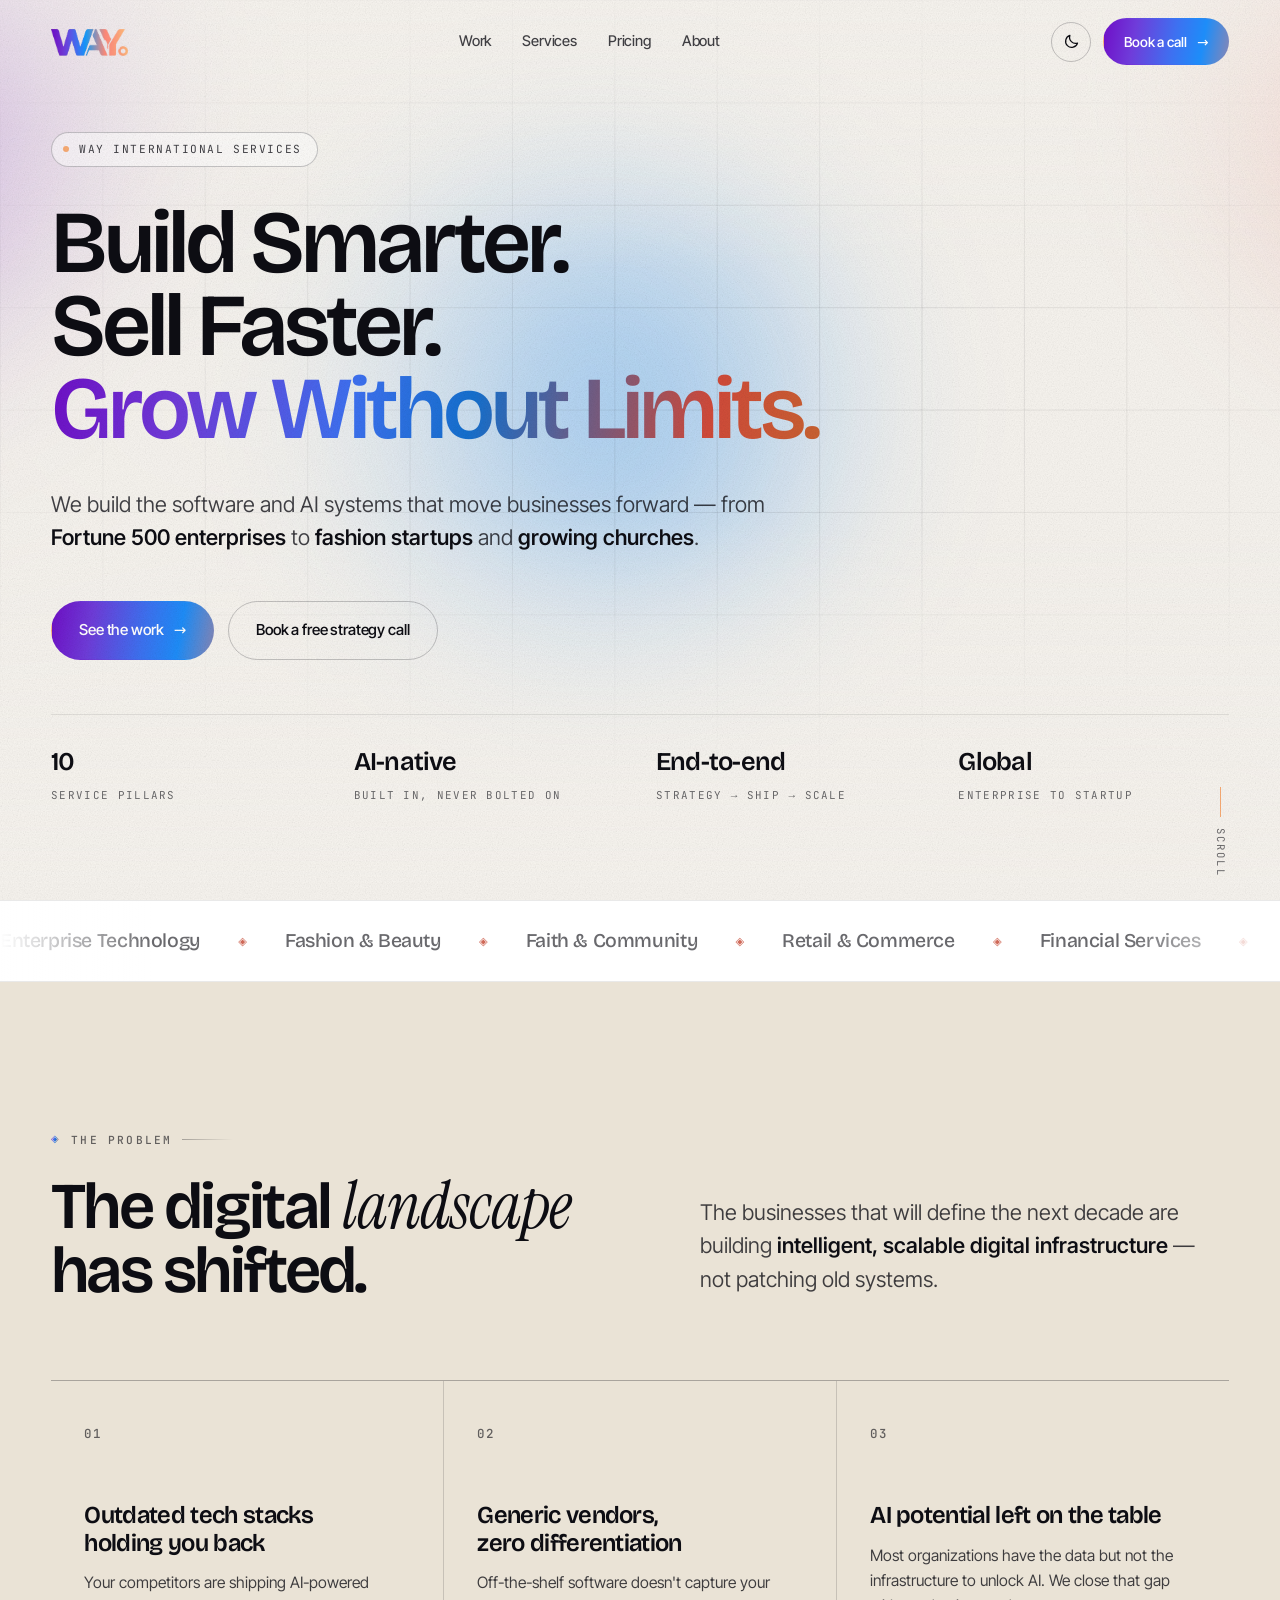
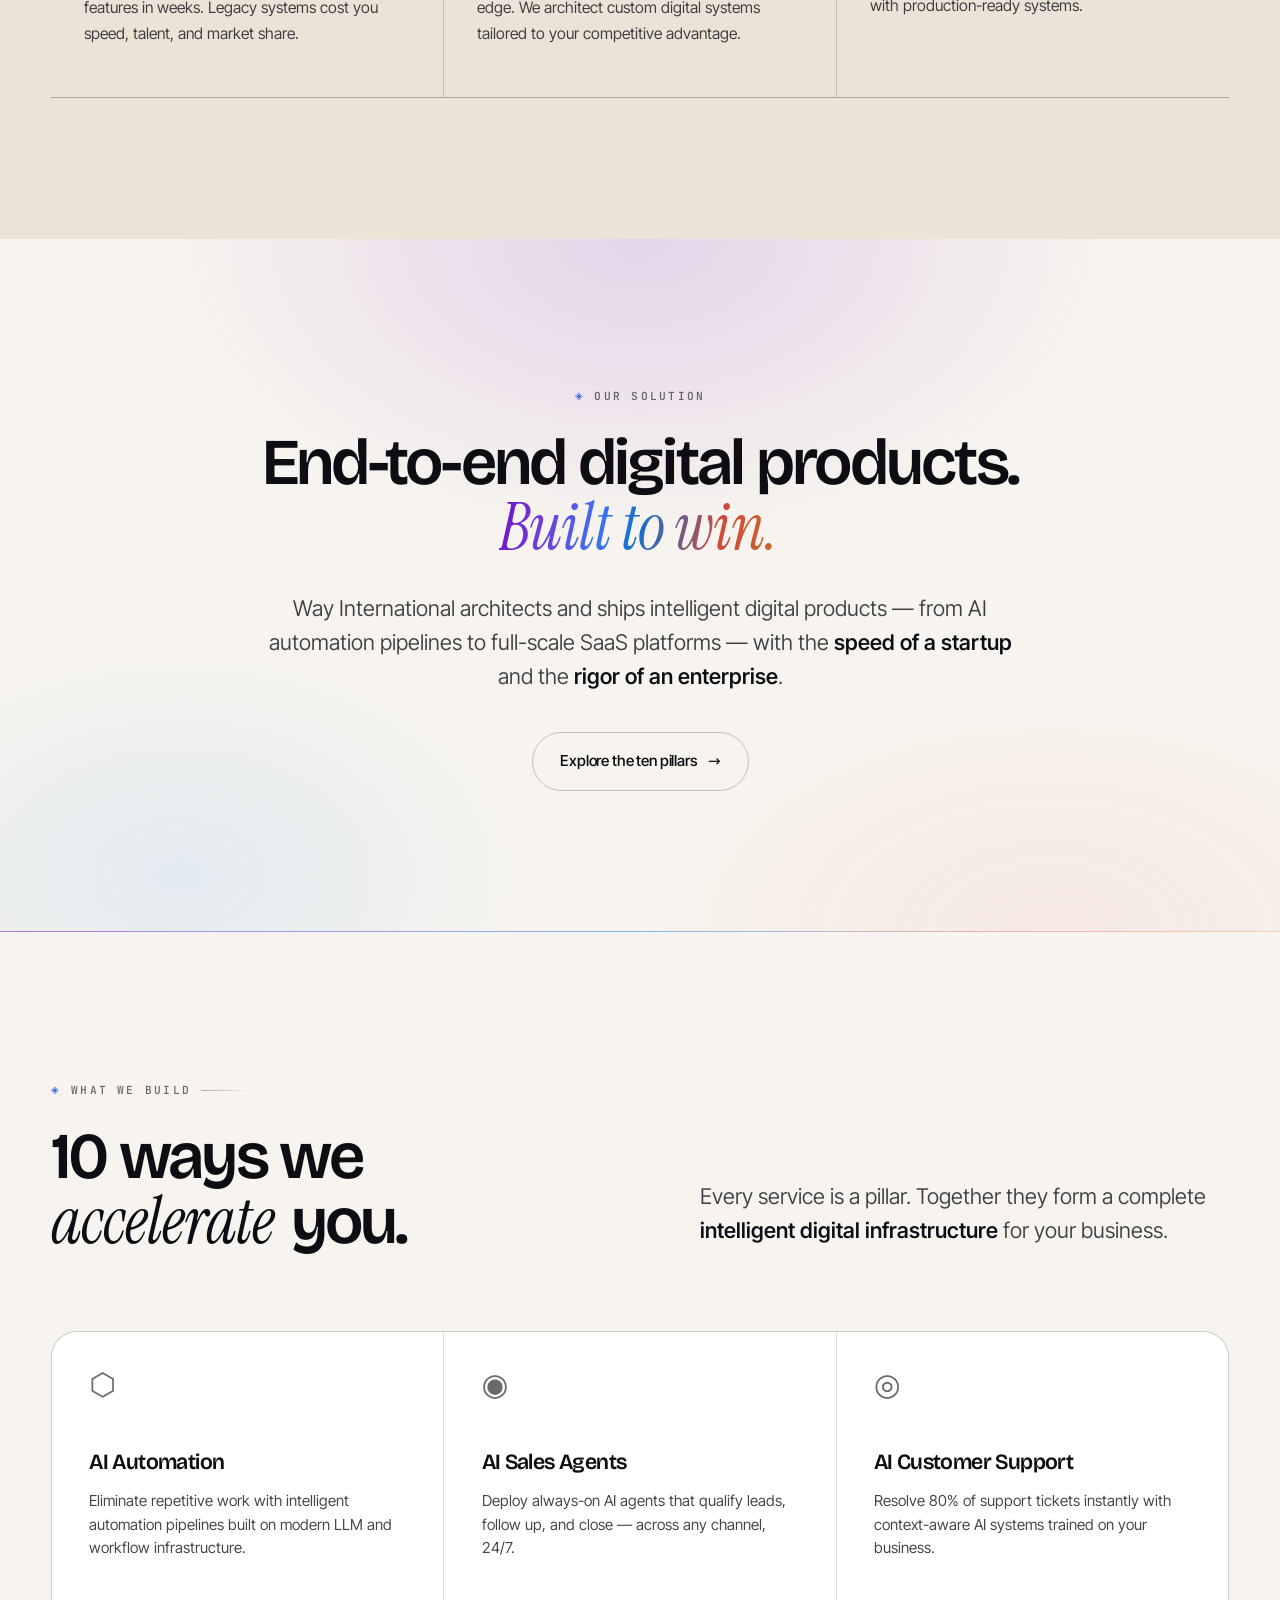
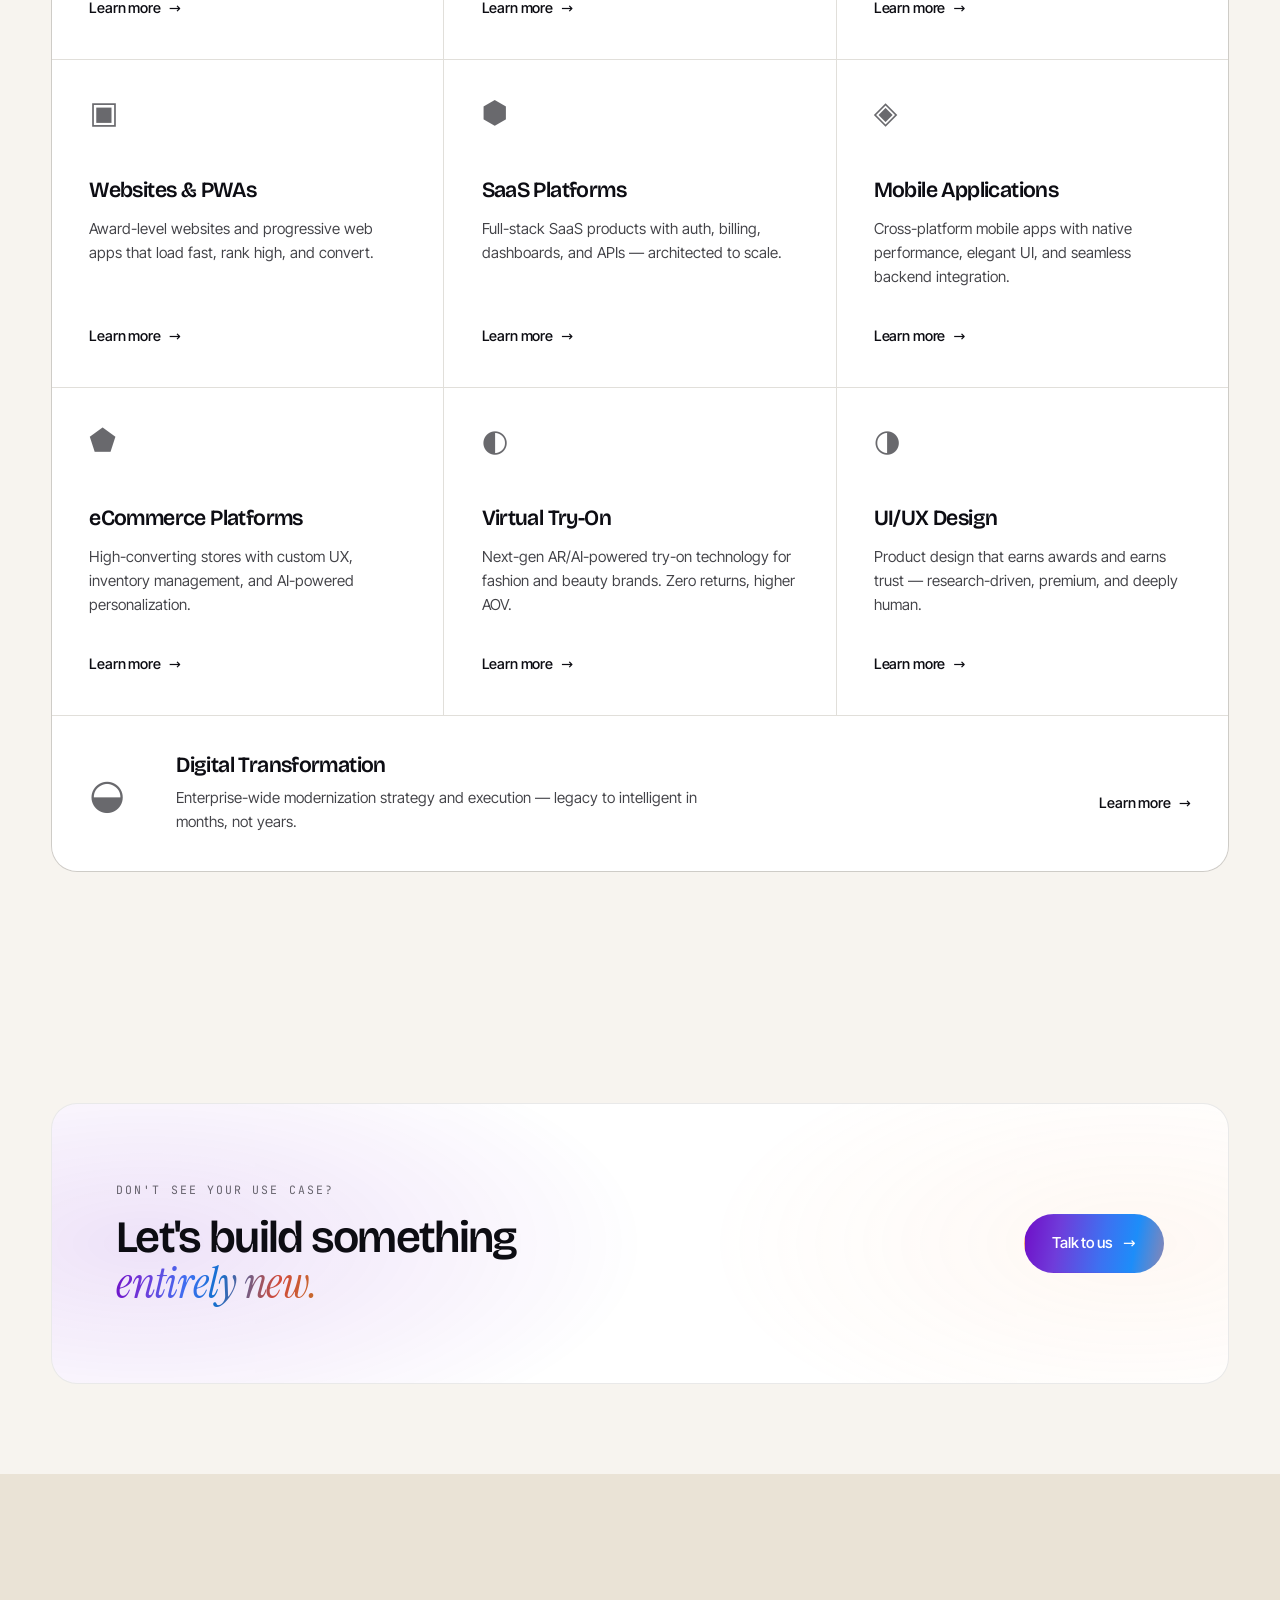
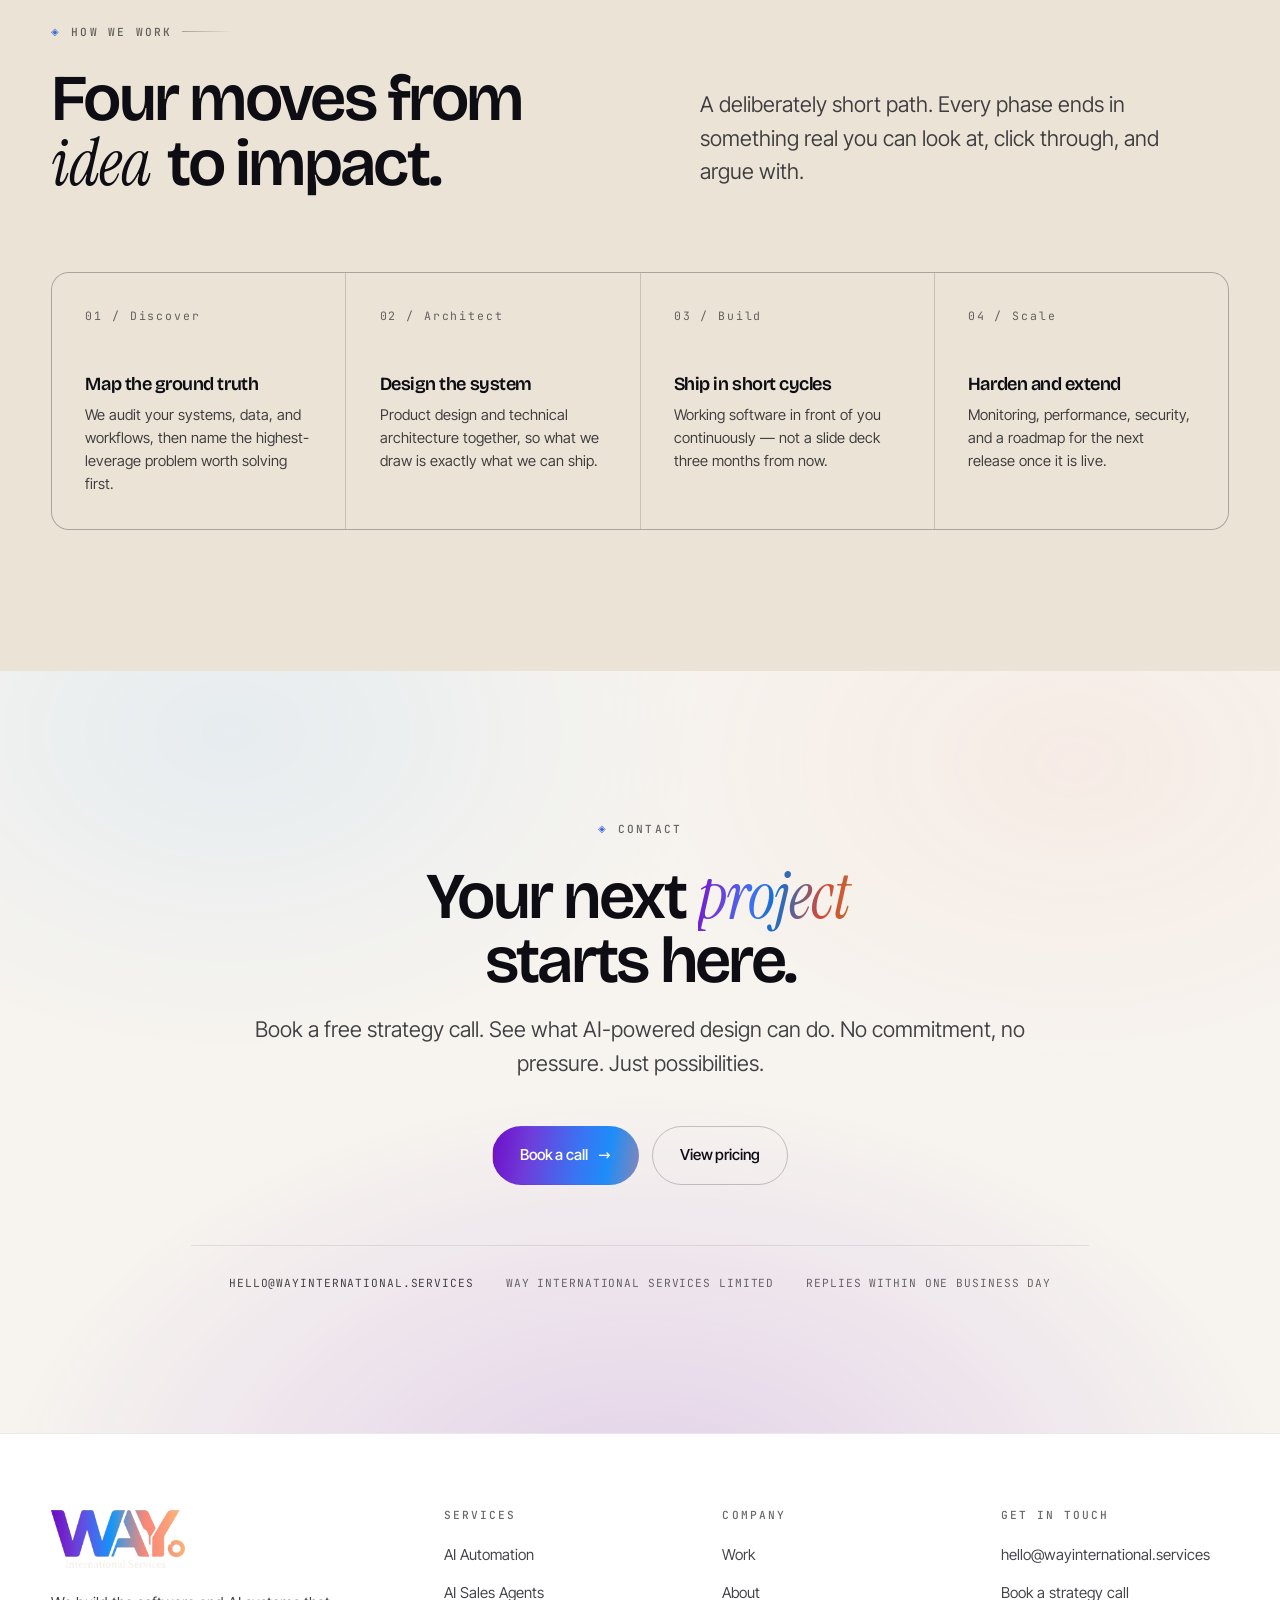
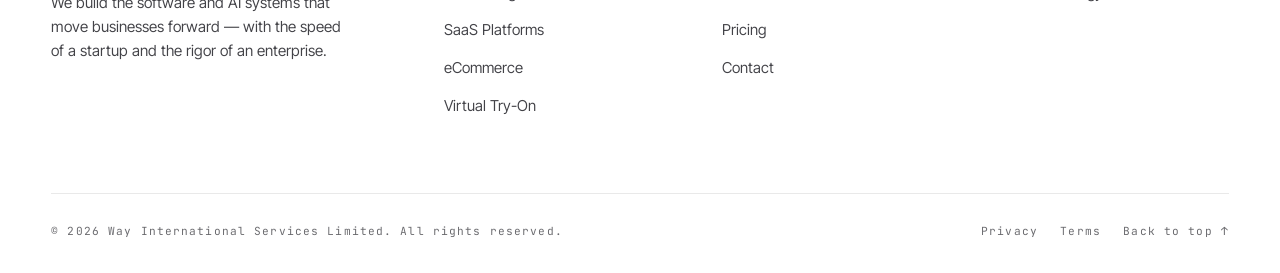
==== commit 848eb426: "Add a dark/light theme switcher The site was dark-only. Both themes now ship, with a toggle in the h" ====
--- a/index.html
+++ b/index.html
@@ -20,7 +20,7 @@
 
 <link rel="preload" href="/assets/fonts/bricolage-grotesque-normal-latin.woff2" as="font" type="font/woff2" crossorigin>
 <link rel="preload" href="/assets/fonts/inter-tight-normal-latin.woff2" as="font" type="font/woff2" crossorigin>
-<script>document.documentElement.classList.remove("no-js");document.documentElement.classList.add("js");</script>
+<script>(function(){var d=document.documentElement;d.classList.remove("no-js");d.classList.add("js");var t=null;try{t=localStorage.getItem("way-theme")}catch(e){}if(t!=="light"&&t!=="dark"){t=(window.matchMedia&&window.matchMedia("(prefers-color-scheme: light)").matches)?"light":"dark"}d.setAttribute("data-theme",t);})();</script>
 <link rel="stylesheet" href="/assets/css/fonts.css">
 <link rel="stylesheet" href="/assets/css/site.css">
 
@@ -68,15 +68,20 @@
       <a href="/about.html"    data-nav="about">About</a>
     </nav>
 
-    <div class="hdr-cta">
-      <a href="/contact.html" class="btn btn-primary btn-sm" data-magnet>
-        <span class="lbl">Book a call</span><span class="arw" aria-hidden="true">→</span>
+    <div class="hdr-actions">
+      <button class="theme-btn" type="button" data-theme-toggle aria-label="Switch to light theme">
+        <svg class="i-sun" viewBox="0 0 24 24" fill="none" stroke="currentColor" stroke-width="1.8" stroke-linecap="round" aria-hidden="true"><circle cx="12" cy="12" r="4.2"/><path d="M12 2v2.4M12 19.6V22M4.2 4.2l1.7 1.7M18.1 18.1l1.7 1.7M2 12h2.4M19.6 12H22M4.2 19.8l1.7-1.7M18.1 5.9l1.7-1.7"/></svg>
+        <svg class="i-moon" viewBox="0 0 24 24" fill="none" stroke="currentColor" stroke-width="1.8" stroke-linecap="round" stroke-linejoin="round" aria-hidden="true"><path d="M20.5 14.3A8.6 8.6 0 0 1 9.7 3.5a8.6 8.6 0 1 0 10.8 10.8Z"/></svg>
+      </button>
+
+      <a href="/contact.html" class="btn btn-primary btn-sm hdr-book" data-magnet>
+        <span class="lbl">Book a call</span><span class="arw" aria-hidden="true">&rarr;</span>
       </a>
-    </div>
-
-    <button class="burger" aria-label="Open menu" aria-expanded="false" aria-controls="menu">
-      <span></span><span></span>
-    </button>
+
+      <button class="burger" aria-label="Open menu" aria-expanded="false" aria-controls="menu">
+        <span></span><span></span>
+      </button>
+    </div>
   </div>
 </header>
 
--- a/assets/css/site.css
+++ b/assets/css/site.css
@@ -14,6 +14,7 @@
   --amber:#F8AB73;
 
   --brand: linear-gradient(100deg,#6F0EC7 0%,#6F3CDA 16%,#3D71F1 36%,#1D8DF9 50%,#F07F72 78%,#F8AB73 100%);
+  --brand-text: var(--brand);
   --brand-soft: linear-gradient(100deg,rgba(111,14,199,.22),rgba(61,113,241,.22),rgba(240,127,114,.22),rgba(248,171,115,.22));
 
   /* surfaces */
@@ -27,15 +28,15 @@
 
   /* type colours, dark surfaces */
   --d-hi:#F6F3EE;
-  --d-md:rgba(246,243,238,.66);
-  --d-lo:rgba(246,243,238,.42);
-  --d-line:rgba(246,243,238,.12);
+  --d-md:rgba(246,243,238,.74);
+  --d-lo:rgba(246,243,238,.55);
+  --d-line:rgba(246,243,238,.20);
   --d-line-2:rgba(246,243,238,.07);
 
   /* type colours, light surfaces */
   --l-hi:#0E0E14;
-  --l-md:rgba(14,14,20,.66);
-  --l-lo:rgba(14,14,20,.44);
+  --l-md:rgba(14,14,20,.74);
+  --l-lo:rgba(14,14,20,.62);
   --l-line:rgba(14,14,20,.13);
   --l-line-2:rgba(14,14,20,.07);
 
@@ -55,6 +56,154 @@
 
   --ease:cubic-bezier(.22,1,.36,1);
   --ease-io:cubic-bezier(.65,0,.35,1);
+
+  /* scrims: the page base at alpha, used to keep type legible over colour */
+  --scrim:rgba(8,8,12,.72);
+  --scrim-a:rgba(8,8,12,.52);
+  --scrim-b:rgba(8,8,12,.62);
+
+  /* the faintest wash of the foreground, for inputs and pills */
+  --tint:rgba(246,243,238,.04);
+  --tint-2:rgba(246,243,238,.055);
+
+  /* select caret, recoloured per theme */
+  --caret:url("data:image/svg+xml,%3Csvg xmlns='http://www.w3.org/2000/svg' width='12' height='8' fill='none'%3E%3Cpath d='M1 1.5 6 6.5 11 1.5' stroke='%23F6F3EE' stroke-opacity='.5' stroke-width='1.4'/%3E%3C/svg%3E");
+
+  --grain-opacity:.16;
+  --grain-blend:overlay;
+  --aurora-opacity:.72;
+
+  /* one dial for every brand wash, so the theme layer stays tokens-only */
+  --glow:1;
+  --spot:rgba(111,14,199,.20);
+  --halo-tint:rgba(111,14,199,.13);
+  --mark:var(--coral);
+  --tier-hero-bg:var(--ink-2);
+  --pill-bg:var(--tint);
+  --card-shadow:none;
+  --card-shadow-hover:none;
+
+  color-scheme:dark;
+}
+
+/* ==========================================================================
+   LIGHT THEME
+   Only tokens change. Every rule below this block is written against them,
+   so the whole site inverts without a single component being rewritten.
+   ========================================================================= */
+:root[data-theme="light"]{
+  /* base surfaces — warm paper, with cards lifting to white */
+  --ink:#F7F4EF;
+  --ink-1:#FFFFFF;
+  --ink-2:#F2EEE6;   /* hover: recedes on light, where it rose on dark */
+  --ink-3:#EBE5DA;
+
+  /* the contrast band recesses instead of rising */
+  --bone:#EAE3D6;
+  --bone-2:#E1D9C9;
+  --bone-3:#D5CBB8;
+
+  /* type on the base surface */
+  --d-hi:#0D0D13;
+  --d-md:rgba(13,13,19,.78);
+  --d-lo:rgba(13,13,19,.62);
+  --d-line:rgba(13,13,19,.22);
+  --d-line-2:rgba(13,13,19,.09);
+
+  /* type on .on-light bands — still dark, but the band is deeper now */
+  --l-hi:#0D0D13;
+  --l-md:rgba(13,13,19,.78);
+  --l-lo:rgba(13,13,19,.62);
+  --l-line:rgba(13,13,19,.16);
+  --l-line-2:rgba(13,13,19,.08);
+
+  --scrim:rgba(247,244,239,.82);
+  --scrim-a:rgba(247,244,239,.40);
+  --scrim-b:rgba(247,244,239,.64);
+
+  --tint:rgba(13,13,19,.035);
+  --tint-2:rgba(13,13,19,.055);
+
+  --caret:url("data:image/svg+xml,%3Csvg xmlns='http://www.w3.org/2000/svg' width='12' height='8' fill='none'%3E%3Cpath d='M1 1.5 6 6.5 11 1.5' stroke='%230D0D13' stroke-opacity='.5' stroke-width='1.4'/%3E%3C/svg%3E");
+
+  /* grain reads as paper texture on light, not a glow */
+  --brand-text: linear-gradient(100deg,#6F0EC7 0%,#6F3CDA 16%,#3D71F1 36%,#1470CF 50%,#D14A3A 78%,#C4702A 100%);
+
+  --grain-opacity:.20;
+  --grain-blend:multiply;
+  --aurora-opacity:.58;
+
+  /* washes sized for a black canvas read as stains on paper — halve them */
+  --glow:.46;
+  --spot:rgba(111,14,199,.09);
+  --halo-tint:rgba(111,14,199,.07);
+  --mark:#C4442F;
+  --tier-hero-bg:#FFFFFF;
+  --pill-bg:rgba(255,255,255,.55);
+  --card-shadow:0 1px 2px rgba(13,13,19,.04),0 8px 24px -12px rgba(13,13,19,.10);
+  --card-shadow-hover:0 2px 4px rgba(13,13,19,.05),0 18px 40px -16px rgba(13,13,19,.16);
+
+  color-scheme:light;
+}
+
+/* Mirror of the block above for visitors with JavaScript disabled: the head
+   script never runs, so no data-theme attribute is ever set and .no-js stays
+   on <html>. Generated from the same token body — keep the two identical. */
+@media (prefers-color-scheme: light){
+:root.no-js{
+  /* base surfaces — warm paper, with cards lifting to white */
+  --ink:#F7F4EF;
+  --ink-1:#FFFFFF;
+  --ink-2:#F2EEE6;   /* hover: recedes on light, where it rose on dark */
+  --ink-3:#EBE5DA;
+
+  /* the contrast band recesses instead of rising */
+  --bone:#EAE3D6;
+  --bone-2:#E1D9C9;
+  --bone-3:#D5CBB8;
+
+  /* type on the base surface */
+  --d-hi:#0D0D13;
+  --d-md:rgba(13,13,19,.78);
+  --d-lo:rgba(13,13,19,.62);
+  --d-line:rgba(13,13,19,.22);
+  --d-line-2:rgba(13,13,19,.09);
+
+  /* type on .on-light bands — still dark, but the band is deeper now */
+  --l-hi:#0D0D13;
+  --l-md:rgba(13,13,19,.78);
+  --l-lo:rgba(13,13,19,.62);
+  --l-line:rgba(13,13,19,.16);
+  --l-line-2:rgba(13,13,19,.08);
+
+  --scrim:rgba(247,244,239,.82);
+  --scrim-a:rgba(247,244,239,.40);
+  --scrim-b:rgba(247,244,239,.64);
+
+  --tint:rgba(13,13,19,.035);
+  --tint-2:rgba(13,13,19,.055);
+
+  --caret:url("data:image/svg+xml,%3Csvg xmlns='http://www.w3.org/2000/svg' width='12' height='8' fill='none'%3E%3Cpath d='M1 1.5 6 6.5 11 1.5' stroke='%230D0D13' stroke-opacity='.5' stroke-width='1.4'/%3E%3C/svg%3E");
+
+  /* grain reads as paper texture on light, not a glow */
+  --brand-text: linear-gradient(100deg,#6F0EC7 0%,#6F3CDA 16%,#3D71F1 36%,#1470CF 50%,#D14A3A 78%,#C4702A 100%);
+
+  --grain-opacity:.20;
+  --grain-blend:multiply;
+  --aurora-opacity:.58;
+
+  /* washes sized for a black canvas read as stains on paper — halve them */
+  --glow:.46;
+  --spot:rgba(111,14,199,.09);
+  --halo-tint:rgba(111,14,199,.07);
+  --mark:#C4442F;
+  --tier-hero-bg:#FFFFFF;
+  --pill-bg:rgba(255,255,255,.55);
+  --card-shadow:0 1px 2px rgba(13,13,19,.04),0 8px 24px -12px rgba(13,13,19,.10);
+  --card-shadow-hover:0 2px 4px rgba(13,13,19,.05),0 18px 40px -16px rgba(13,13,19,.16);
+
+  color-scheme:light;
+}
 }
 
 /* ------------------------------------------------------------------ reset */
@@ -115,7 +264,7 @@
   padding-right:.06em;
 }
 .grad{
-  background:var(--brand);
+  background:var(--brand-text);
   background-size:100% 100%;
   -webkit-background-clip:text;
   background-clip:text;
@@ -158,7 +307,7 @@
 .on-light .eyebrow{color:var(--l-lo)}
 .eyebrow .mk{
   font-size:.9em;
-  background:var(--brand);
+  background:var(--brand-text);
   -webkit-background-clip:text;background-clip:text;
   color:transparent;-webkit-text-fill-color:transparent;
 }
@@ -242,7 +391,7 @@
 /* ----------------------------------------------------------------- grain */
 .grain{
   position:fixed;inset:0;z-index:9;pointer-events:none;
-  opacity:.16;mix-blend-mode:overlay;
+  opacity:var(--grain-opacity);mix-blend-mode:var(--grain-blend);
   background-image:url("data:image/svg+xml,%3Csvg xmlns='http://www.w3.org/2000/svg' width='220' height='220'%3E%3Cfilter id='n'%3E%3CfeTurbulence type='fractalNoise' baseFrequency='.82' numOctaves='3' stitchTiles='stitch'/%3E%3CfeColorMatrix type='saturate' values='0'/%3E%3C/filter%3E%3Crect width='100%25' height='100%25' filter='url(%23n)'/%3E%3C/svg%3E");
 }
 
@@ -261,16 +410,13 @@
   transition:height .45s var(--ease);
 }
 .hdr.is-stuck{
-  background:rgba(8,8,12,.72);
+  background:var(--scrim);
   backdrop-filter:blur(18px) saturate(150%);
   -webkit-backdrop-filter:blur(18px) saturate(150%);
   border-bottom-color:var(--d-line-2);
 }
 .hdr.is-stuck .hdr-in{--h:68px}
 .hdr.is-hidden{transform:translateY(-104%)}
-
-/* light-page variant */
-.hdr.on-bone.is-stuck{background:rgba(246,243,238,.78);border-bottom-color:var(--l-line-2)}
 
 .brand{display:flex;align-items:center;flex:0 0 auto}
 .brand img{
@@ -297,10 +443,6 @@
 .nav a:hover,.nav a[aria-current="page"]{color:var(--d-hi)}
 .nav a:hover::after,.nav a[aria-current="page"]::after{transform:scaleX(1);transform-origin:left}
 .hdr-cta{display:flex;align-items:center;gap:.8rem}
-
-.hdr.on-bone .nav a{color:var(--l-md)}
-.hdr.on-bone .nav a:hover,.hdr.on-bone .nav a[aria-current="page"]{color:var(--l-hi)}
-.hdr.on-bone .burger span{background:var(--l-hi)}
 
 /* burger */
 .burger{
@@ -358,7 +500,7 @@
 }
 
 /* aurora field — three blurred brand-coloured masses, slowly drifting */
-.aurora{position:absolute;inset:-25%;z-index:-2;filter:blur(86px);opacity:.72}
+.aurora{position:absolute;inset:-25%;z-index:-2;filter:blur(86px);opacity:var(--aurora-opacity)}
 .aurora i{
   position:absolute;display:block;border-radius:50%;
   will-change:transform;
@@ -401,8 +543,8 @@
 .hero::after{
   content:'';position:absolute;inset:0;z-index:-1;pointer-events:none;
   background:
-    radial-gradient(ellipse 62% 50% at 20% 46%,rgba(8,8,12,.52),transparent 72%),
-    linear-gradient(180deg,rgba(8,8,12,.62) 0%,transparent 30%,transparent 58%,var(--ink) 99%);
+    radial-gradient(ellipse 62% 50% at 20% 46%,var(--scrim-a),transparent 72%),
+    linear-gradient(180deg,var(--scrim-b) 0%,transparent 30%,transparent 58%,var(--ink) 99%);
 }
 
 .hero-in{position:relative;z-index:2;width:100%}
@@ -417,7 +559,7 @@
   display:inline-flex;align-items:center;gap:.6rem;
   padding:.44rem .95rem .44rem .7rem;
   border:1px solid var(--d-line);border-radius:100px;
-  background:rgba(246,243,238,.04);
+  background:var(--pill-bg);
   backdrop-filter:blur(8px);
   font-family:var(--mono);font-size:.7rem;font-weight:400;
   letter-spacing:.14em;text-transform:uppercase;color:var(--d-md);
@@ -497,7 +639,7 @@
   transition:color .4s ease;
 }
 .marq-track > .marq-group > span::after{
-  content:'◈';font-size:.58em;color:var(--coral);opacity:.75;
+  content:'◈';font-size:.58em;color:var(--mark);opacity:.8;
 }
 .marq:hover .marq-track span{color:var(--d-md)}
 @keyframes slide{to{transform:translateX(-50%)}}
@@ -561,7 +703,7 @@
   text-align:center;
 }
 .solution::before{
-  content:'';position:absolute;inset:0;z-index:-1;
+  content:'';position:absolute;inset:0;z-index:-1;opacity:var(--glow);
   background:
     radial-gradient(ellipse 60% 70% at 50% 0%,rgba(111,14,199,.30),transparent 62%),
     radial-gradient(ellipse 55% 60% at 82% 100%,rgba(240,127,114,.22),transparent 62%),
@@ -600,7 +742,7 @@
 }
 .svc::before{
   content:'';position:absolute;inset:0;z-index:-1;opacity:0;
-  background:radial-gradient(circle 420px at var(--mx,50%) var(--my,50%),rgba(111,14,199,.20),transparent 62%);
+  background:radial-gradient(circle 420px at var(--mx,50%) var(--my,50%),var(--spot),transparent 62%);
   transition:opacity .5s var(--ease);
 }
 .svc:hover{background:var(--ink-2)}
@@ -616,7 +758,7 @@
 }
 .svc:hover .gl{
   transform:rotate(90deg) scale(1.06);
-  background:var(--brand);
+  background:var(--brand-text);
   -webkit-background-clip:text;background-clip:text;
   color:transparent;-webkit-text-fill-color:transparent;
 }
@@ -644,7 +786,7 @@
   gap:clamp(1.6rem,4vw,3.5rem);align-items:center;
 }
 .bigcta::before{
-  content:'';position:absolute;inset:0;z-index:-1;
+  content:'';position:absolute;inset:0;z-index:-1;opacity:var(--glow);
   background:radial-gradient(ellipse 70% 130% at 8% 50%,rgba(111,14,199,.26),transparent 62%),
              radial-gradient(ellipse 60% 120% at 92% 50%,rgba(248,171,115,.18),transparent 62%);
 }
@@ -658,7 +800,7 @@
    ========================================================================= */
 .contact{position:relative;overflow:hidden;isolation:isolate;text-align:center}
 .contact::before{
-  content:'';position:absolute;inset:0;z-index:-1;
+  content:'';position:absolute;inset:0;z-index:-1;opacity:var(--glow);
   background:radial-gradient(ellipse 80% 90% at 50% 112%,rgba(111,14,199,.34),transparent 64%),
              radial-gradient(ellipse 60% 70% at 18% 8%,rgba(29,141,249,.16),transparent 62%),
              radial-gradient(ellipse 60% 70% at 84% 12%,rgba(240,127,114,.16),transparent 62%);
@@ -716,7 +858,7 @@
   padding-bottom:clamp(3.5rem,7vw,6rem);
 }
 .phero::before{
-  content:'';position:absolute;inset:0;z-index:-1;
+  content:'';position:absolute;inset:0;z-index:-1;opacity:var(--glow);
   background:
     radial-gradient(ellipse 70% 80% at 12% -10%,rgba(111,14,199,.30),transparent 62%),
     radial-gradient(ellipse 60% 70% at 88% -4%,rgba(240,127,114,.20),transparent 62%),
@@ -784,9 +926,10 @@
   position:relative;display:flex;flex-direction:column;
   border:1px solid var(--d-line-2);border-radius:var(--r);
   background:var(--ink-1);overflow:hidden;
-  transition:transform .6s var(--ease),border-color .5s ease;
-}
-.case:hover{transform:translateY(-5px);border-color:var(--d-line)}
+  transition:transform .6s var(--ease),border-color .5s ease,box-shadow .5s ease;
+  box-shadow:var(--card-shadow);
+}
+.case:hover{transform:translateY(-5px);border-color:var(--d-line);box-shadow:var(--card-shadow-hover)}
 .case.is-feature{grid-column:1 / -1}
 .case-fig{
   position:relative;aspect-ratio:16/9;overflow:hidden;
@@ -823,10 +966,11 @@
   padding:clamp(1.7rem,2.8vw,2.4rem);
   border:1px solid var(--d-line-2);border-radius:var(--r);
   background:var(--ink-1);
-  transition:transform .55s var(--ease),border-color .45s ease,background-color .5s ease;
-}
-.tier:hover{transform:translateY(-4px);border-color:var(--d-line)}
-.tier.is-hero{background:var(--ink-2);border-color:transparent;isolation:isolate}
+  transition:transform .55s var(--ease),border-color .45s ease,background-color .5s ease,box-shadow .5s ease;
+  box-shadow:var(--card-shadow);
+}
+.tier:hover{transform:translateY(-4px);border-color:var(--d-line);box-shadow:var(--card-shadow-hover)}
+.tier.is-hero{background:var(--tier-hero-bg);border-color:transparent;isolation:isolate}
 .tier.is-hero::before{
   content:'';position:absolute;inset:0;z-index:-1;padding:1px;border-radius:inherit;
   background:var(--brand);
@@ -895,14 +1039,14 @@
   padding:.9rem 1.05rem;
   border:1px solid var(--d-line);
   border-radius:var(--r-sm);
-  background:rgba(246,243,238,.03);
+  background:var(--tint);
   color:var(--d-hi);
   font-size:.97rem;font-weight:400;
   transition:border-color .35s ease,background-color .35s ease;
   appearance:none;
 }
 .fld select{
-  background-image:url("data:image/svg+xml,%3Csvg xmlns='http://www.w3.org/2000/svg' width='12' height='8' fill='none'%3E%3Cpath d='M1 1.5 6 6.5 11 1.5' stroke='%23F6F3EE' stroke-opacity='.5' stroke-width='1.4'/%3E%3C/svg%3E");
+  background-image:var(--caret);
   background-repeat:no-repeat;background-position:right 1.05rem center;
   padding-right:2.6rem;cursor:pointer;
 }
@@ -910,7 +1054,7 @@
 .fld textarea{resize:vertical;min-height:130px;line-height:1.6}
 .fld input::placeholder,.fld textarea::placeholder{color:var(--d-lo)}
 .fld input:focus,.fld textarea:focus,.fld select:focus{
-  border-color:var(--azure);background:rgba(246,243,238,.055);outline:none;
+  border-color:var(--azure);background:var(--tint-2);outline:none;
 }
 .fld-2{display:grid;grid-template-columns:1fr 1fr;gap:1.05rem}
 .form .btn{margin-top:.5rem;align-self:flex-start}
@@ -920,13 +1064,14 @@
   border:1px solid var(--d-line-2);border-radius:var(--r);
   background:var(--ink-1);padding:clamp(1.5rem,2.6vw,2.1rem);
   display:flex;flex-direction:column;gap:1.1rem;
+  box-shadow:var(--card-shadow);
 }
 .aside-card + .aside-card{margin-top:1rem}
 .aside-card h3{font-size:1.1rem;letter-spacing:-.025em}
 .aside-card p{font-size:.93rem;line-height:1.58;color:var(--d-md)}
 .aside-list{display:flex;flex-direction:column;gap:.85rem}
 .aside-list li{display:flex;gap:.75rem;font-size:.93rem;line-height:1.5;color:var(--d-md)}
-.aside-list li .gl{color:var(--coral);flex:0 0 auto;font-size:.85rem;line-height:1.7}
+.aside-list li .gl{color:var(--mark);flex:0 0 auto;font-size:.85rem;line-height:1.7}
 
 /* ----------------------------------------------------------- about / team */
 .split{display:grid;grid-template-columns:repeat(2,1fr);gap:clamp(1.8rem,5vw,4.5rem);align-items:center}
@@ -944,7 +1089,7 @@
 .val:hover{background:var(--ink-2)}
 .val .gl{font-size:1.5rem;color:var(--d-lo);margin-bottom:clamp(1.2rem,2.5vw,2rem);
          transition:transform .6s var(--ease),color .4s ease}
-.val:hover .gl{transform:rotate(90deg);color:var(--coral)}
+.val:hover .gl{transform:rotate(90deg);color:var(--mark)}
 .val h3{font-size:1.14rem;letter-spacing:-.025em}
 .val p{font-size:.92rem;line-height:1.56;color:var(--d-md)}
 
@@ -979,7 +1124,7 @@
 .halo{
   position:fixed;top:0;left:0;width:340px;height:340px;border-radius:50%;
   z-index:1;pointer-events:none;opacity:0;
-  background:radial-gradient(circle,rgba(111,14,199,.13),transparent 66%);
+  background:radial-gradient(circle,var(--halo-tint),transparent 66%);
   transform:translate3d(-50%,-50%,0);
   transition:opacity .6s ease;
   will-change:transform;
@@ -999,7 +1144,7 @@
   .srow > *:not(.gl){grid-column:2;min-width:0}
 }
 @media (max-width:900px){
-  .nav,.hdr-cta{display:none}
+  .nav{display:none}
   .burger{display:block}
   .shead{grid-template-columns:1fr;align-items:start;gap:1.4rem}
   .probs{grid-template-columns:1fr}
@@ -1016,15 +1161,15 @@
 }
 @media (max-width:760px){
   /* vw-sized blobs collapse on phones — scale them back up so the hero keeps its colour */
-  .aurora{inset:-40%;filter:blur(64px);opacity:.82}
+  .aurora{inset:-40%;filter:blur(64px);opacity:calc(var(--aurora-opacity) + .1)}
   .aurora i:nth-child(1){width:105vw;height:105vw;left:-30%;top:-2%}
   .aurora i:nth-child(2){width:95vw;height:95vw;left:14%;top:22%}
   .aurora i:nth-child(3){width:90vw;height:90vw;right:-28%;top:4%}
   .aurora i:nth-child(4){width:70vw;height:70vw;right:-6%;bottom:-4%}
   .hero::after{
     background:
-      radial-gradient(ellipse 80% 45% at 30% 42%,rgba(8,8,12,.44),transparent 74%),
-      linear-gradient(180deg,rgba(8,8,12,.7) 0%,transparent 26%,transparent 62%,var(--ink) 99%);
+      radial-gradient(ellipse 80% 45% at 30% 42%,var(--scrim-a),transparent 74%),
+      linear-gradient(180deg,var(--scrim-b) 0%,transparent 26%,transparent 62%,var(--ink) 99%);
   }
 }
 @media (max-width:620px){
@@ -1063,3 +1208,36 @@
 /* a band that sits directly under a page hero needs no top padding of its own */
 .band-flush{padding-top:0;padding-bottom:clamp(3.5rem,7vw,6rem)}
 .srows{border-top:1px solid var(--d-line-2)}
+
+/* light surfaces need a hairline under the stuck header, not a glow */
+:root[data-theme="light"] .hdr.is-stuck{box-shadow:0 1px 0 var(--d-line-2)}
+
+/* ==========================================================================
+   THEME TOGGLE
+   ========================================================================= */
+.theme-btn{
+  position:relative;flex:0 0 auto;
+  width:40px;height:40px;
+  display:inline-grid;place-items:center;
+  border:1px solid var(--d-line);
+  border-radius:50%;
+  color:var(--d-hi);
+  transition:border-color .35s var(--ease),background-color .35s var(--ease),transform .5s var(--ease);
+}
+.theme-btn:hover{border-color:var(--d-md);background:var(--tint)}
+.theme-btn:active{transform:scale(.94)}
+.theme-btn svg{
+  grid-area:1/1;width:17px;height:17px;
+  transition:opacity .4s var(--ease),transform .55s var(--ease);
+}
+/* dark theme showing: offer the sun. light theme: offer the moon. */
+.theme-btn .i-sun{opacity:1;transform:rotate(0) scale(1)}
+.theme-btn .i-moon{opacity:0;transform:rotate(-70deg) scale(.5)}
+:root[data-theme="light"] .theme-btn .i-sun{opacity:0;transform:rotate(70deg) scale(.5)}
+:root[data-theme="light"] .theme-btn .i-moon{opacity:1;transform:rotate(0) scale(1)}
+
+.hdr-actions{display:flex;align-items:center;gap:.7rem;flex:0 0 auto}
+
+@media (max-width:900px){
+  .hdr-book{display:none}
+}
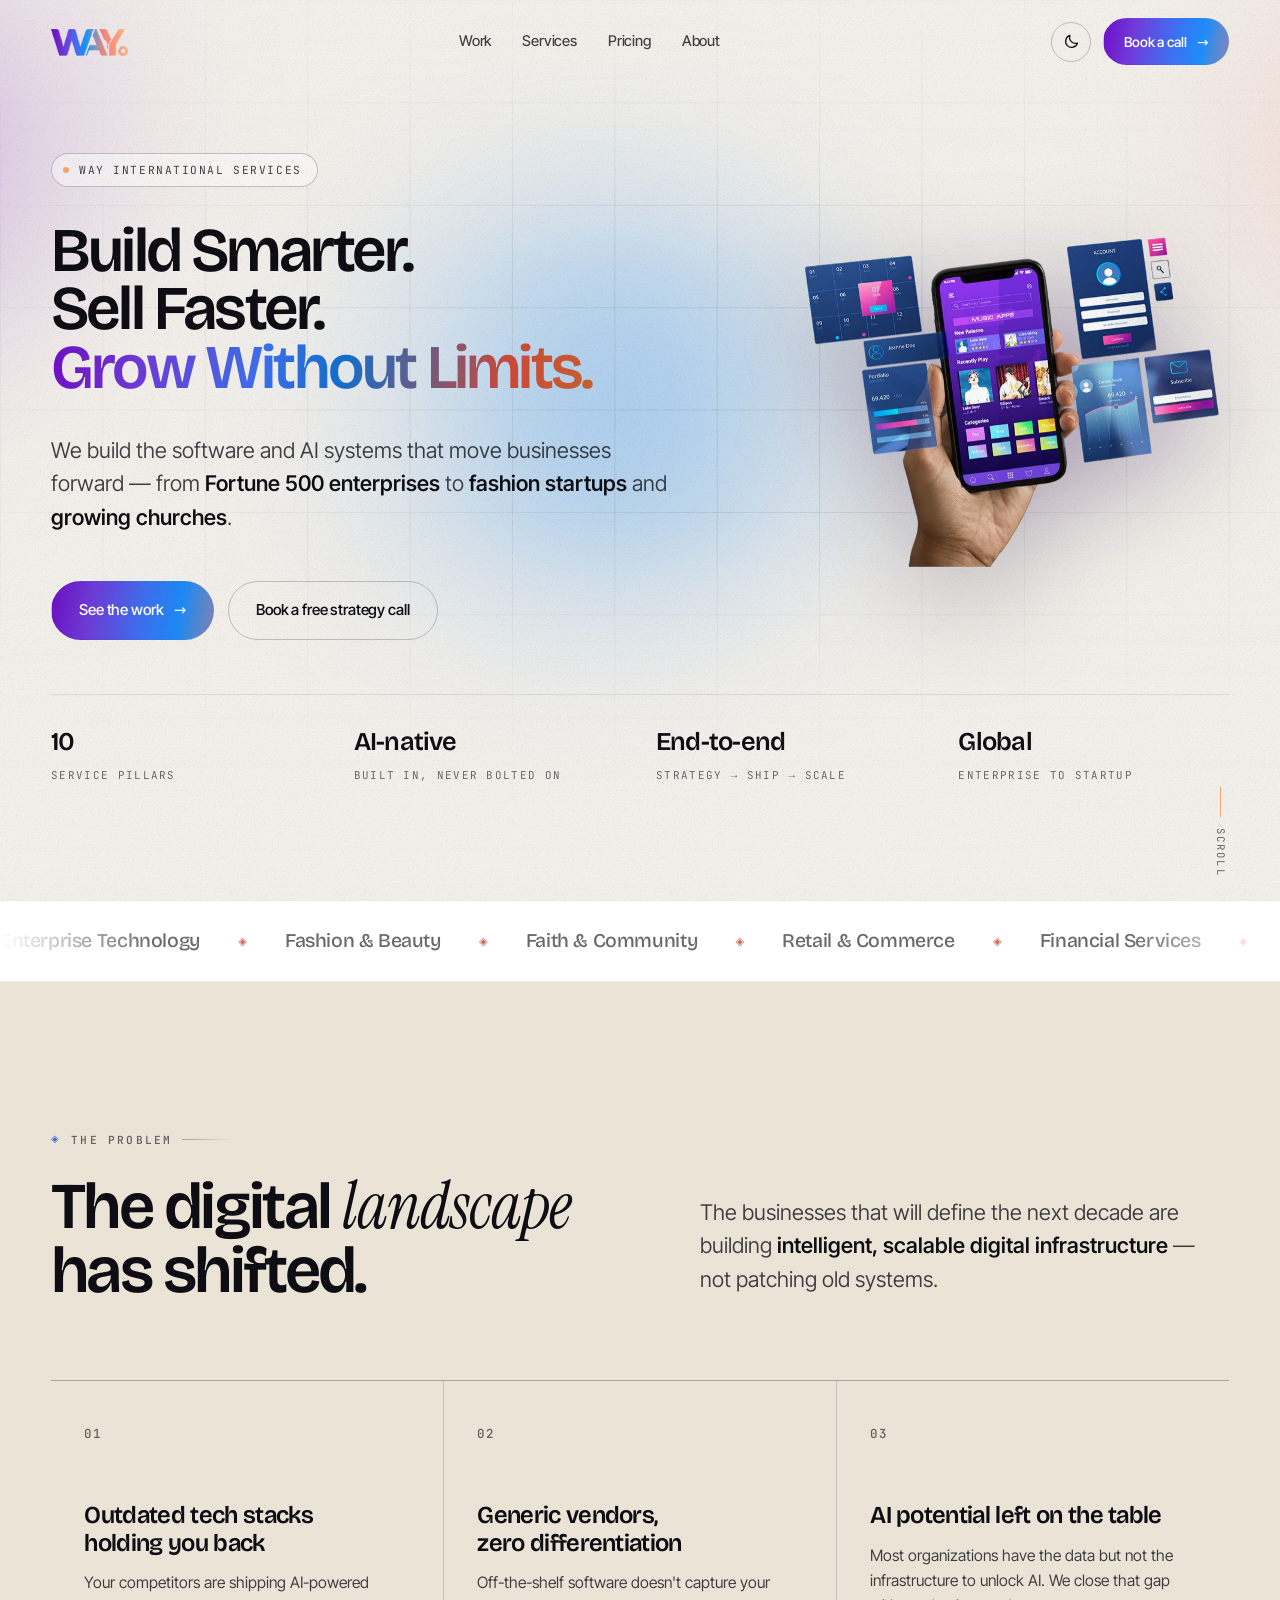
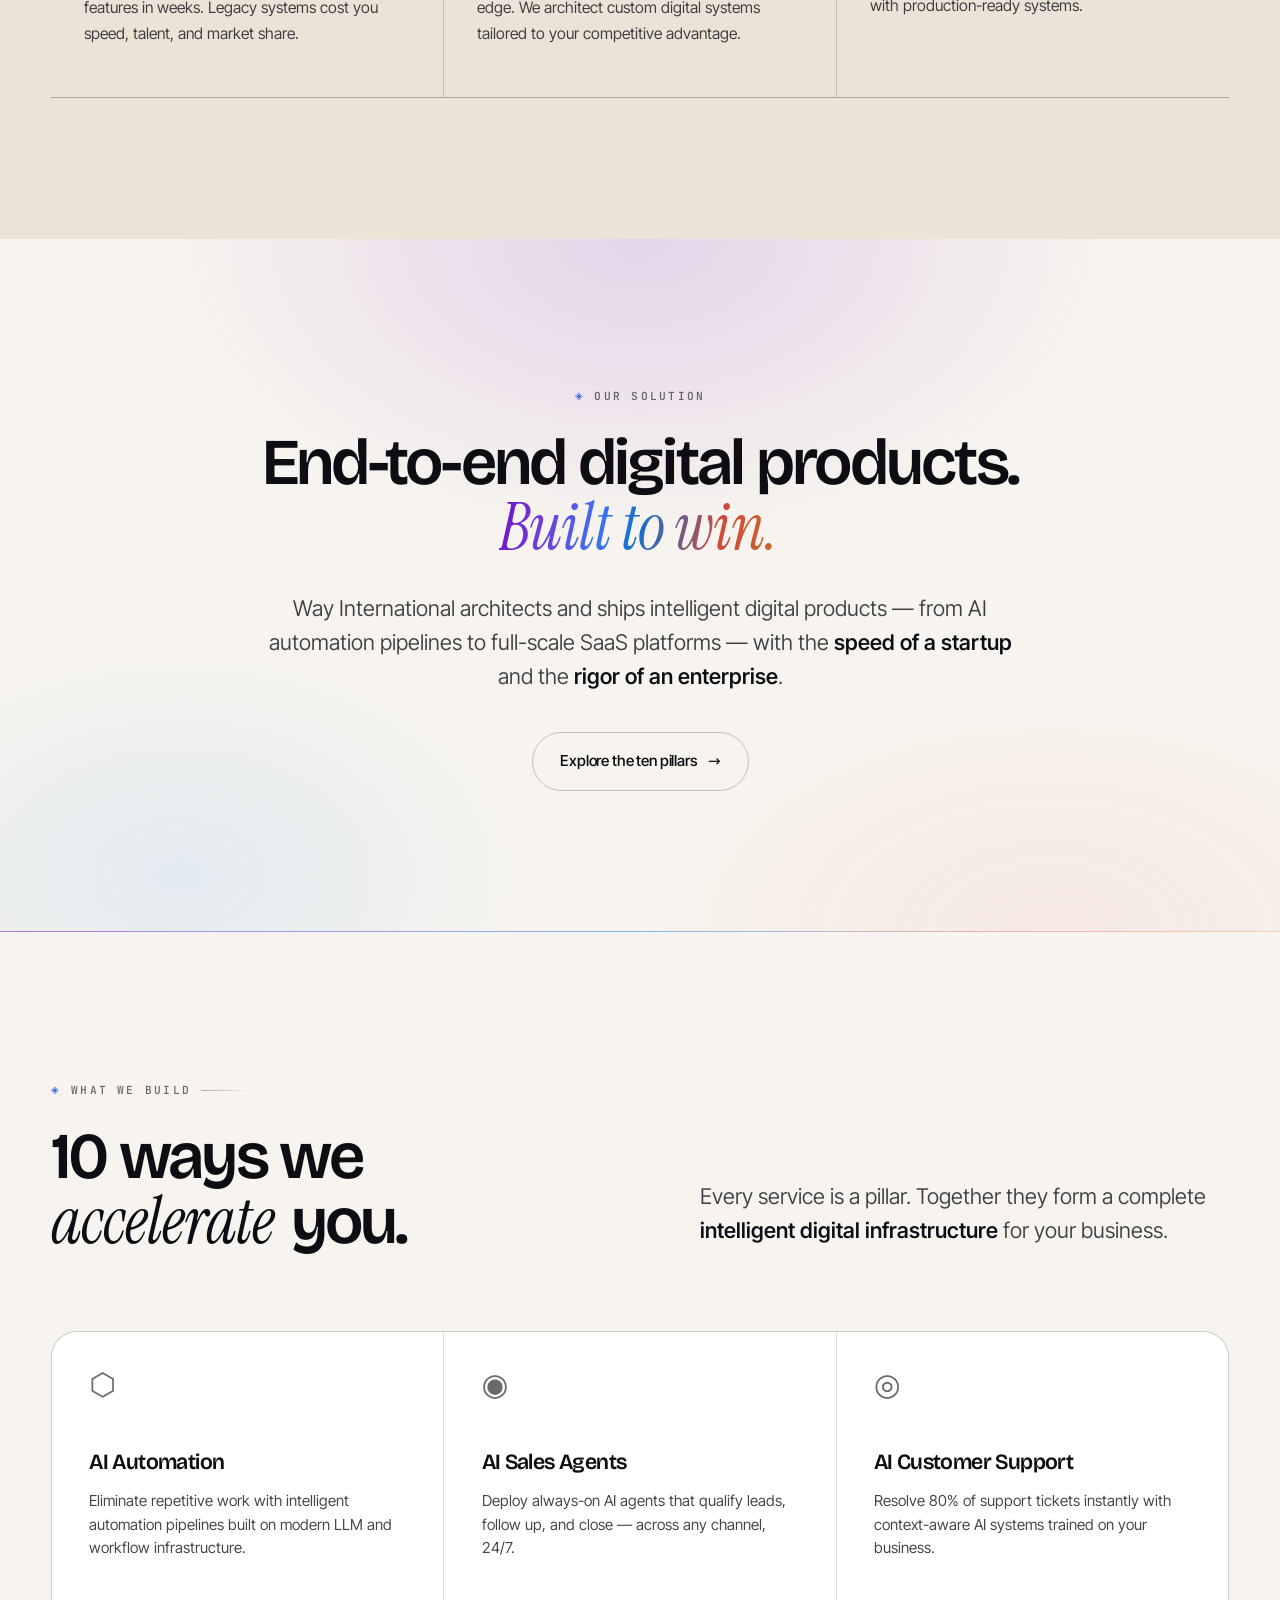
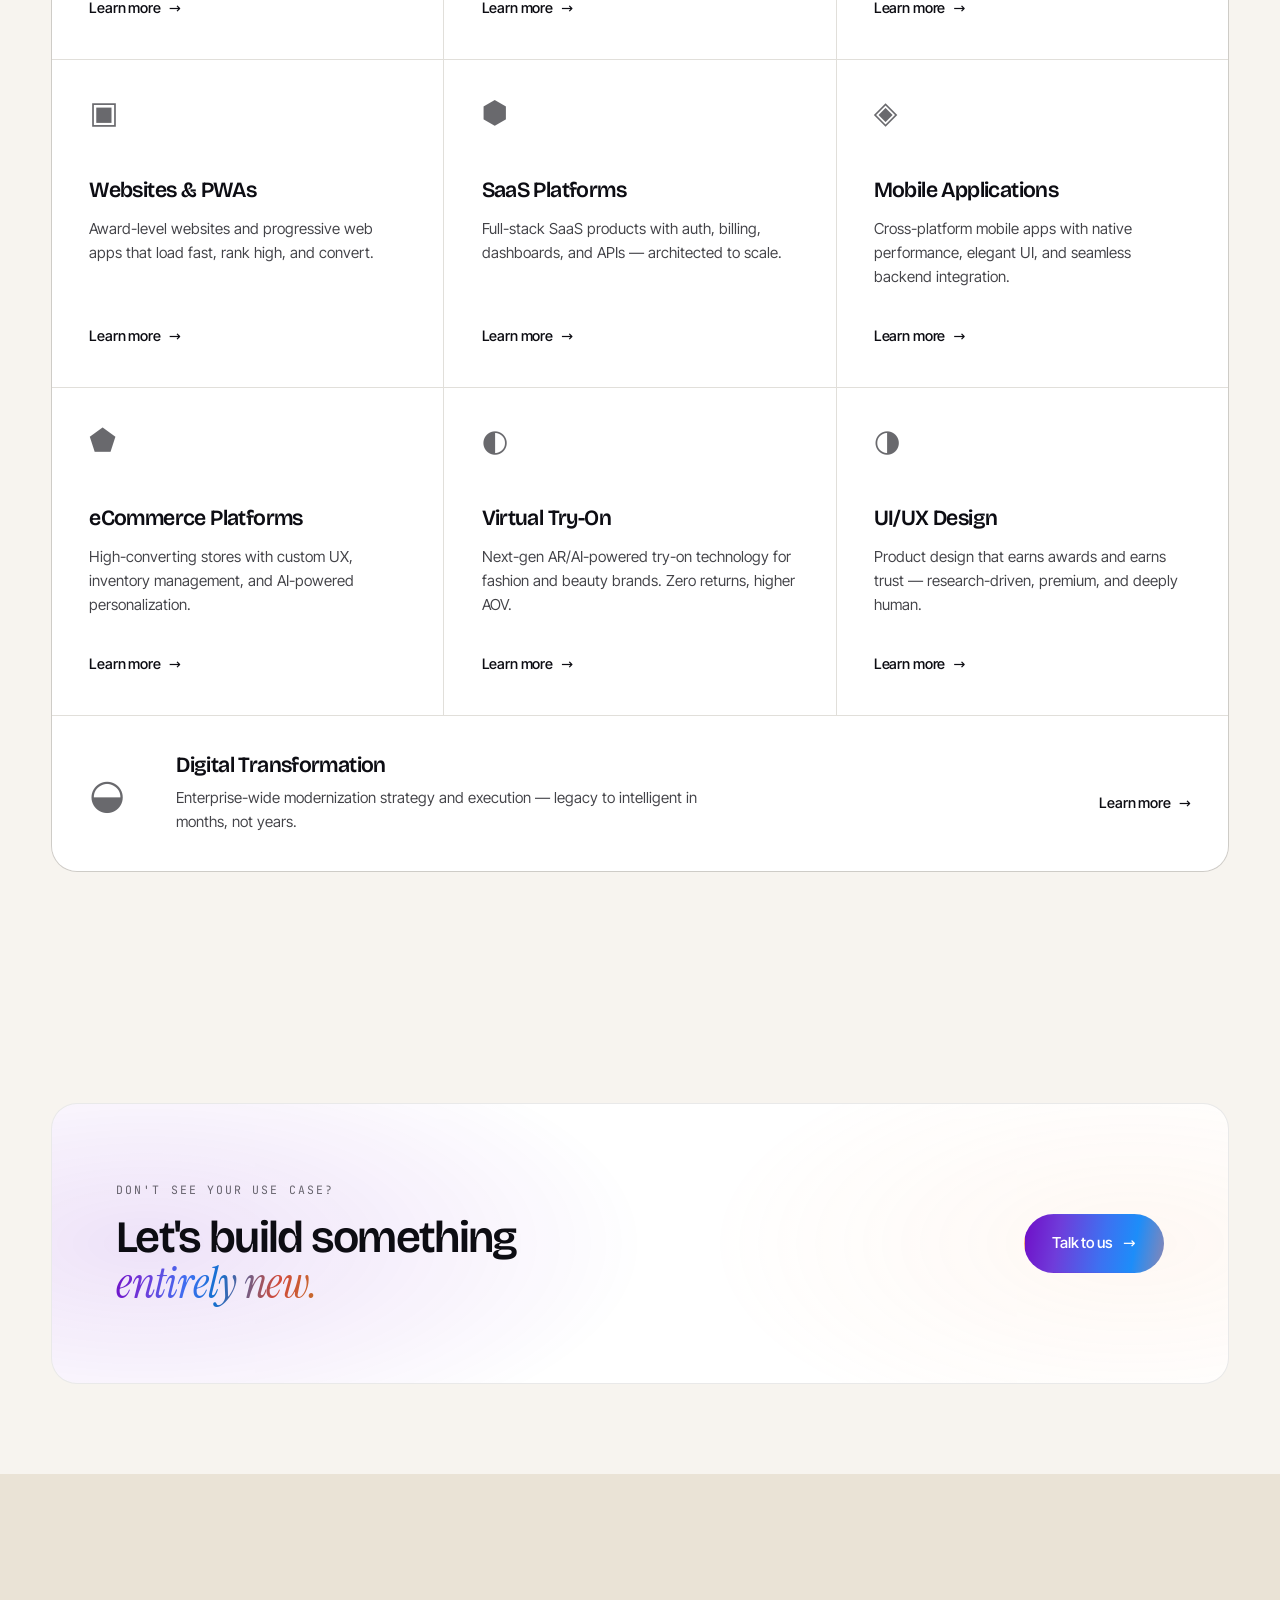
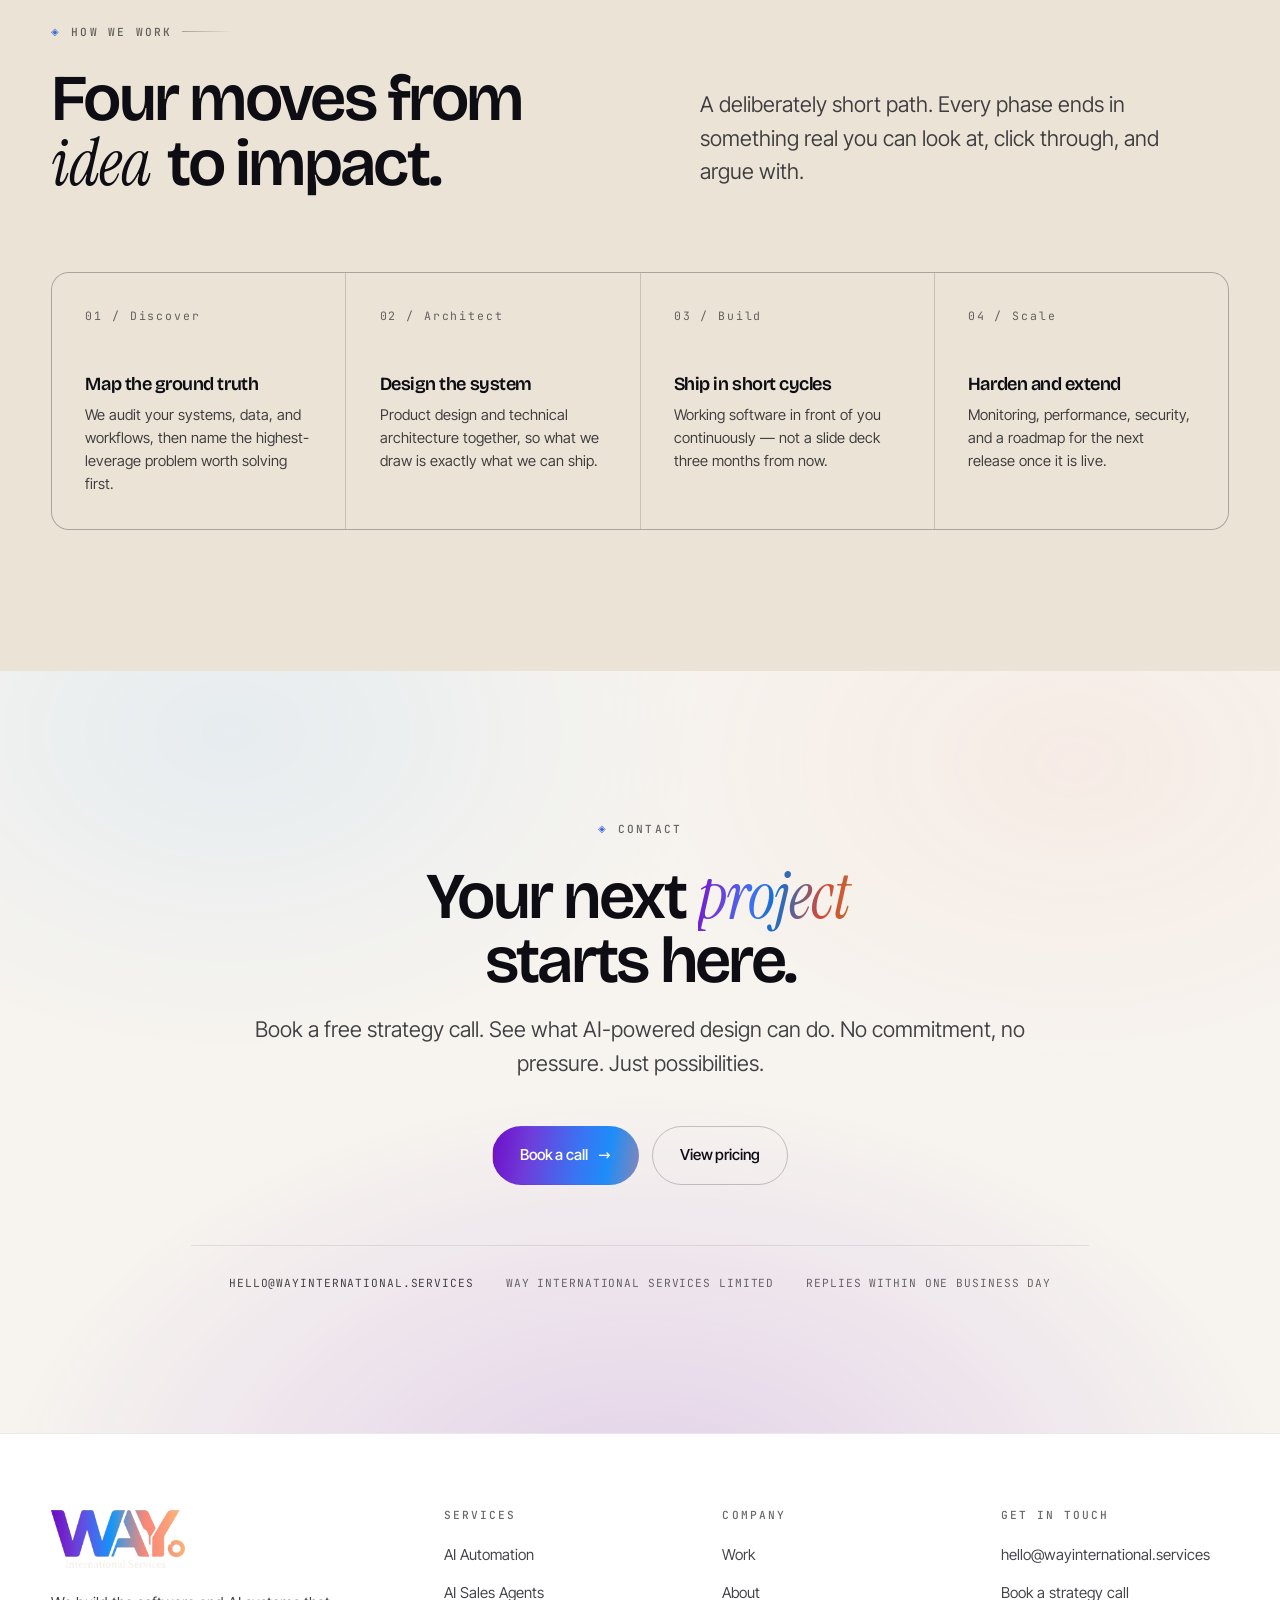
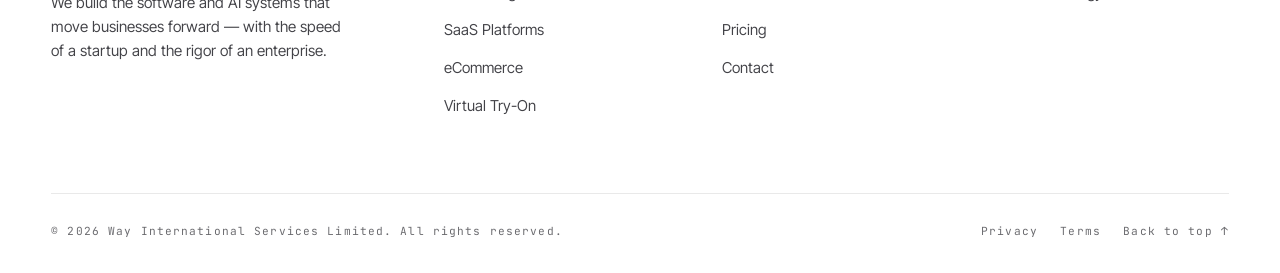
==== commit 4fb4f448: "Add app showcase visual beside the hero copy Split the hero into two columns: the pill, headline, le" ====
--- a/index.html
+++ b/index.html
@@ -110,27 +110,37 @@
   <div class="hero-grid" aria-hidden="true"></div>
 
   <div class="shell shell-wide hero-in">
-    <span class="pill"><span class="dot" aria-hidden="true"></span> Way International Services</span>
-
-    <h1 class="t-hero hero-head">
-      <span class="ln"><span>Build Smarter.</span></span>
-      <span class="ln"><span>Sell Faster.</span></span>
-      <span class="ln"><span class="grad">Grow Without Limits.</span></span>
-    </h1>
-
-    <p class="lede hero-lede" data-rv style="--d:520ms">
-      We build the software and AI systems that move businesses forward —
-      from <strong>Fortune&nbsp;500 enterprises</strong> to <strong>fashion startups</strong>
-      and <strong>growing churches</strong>.
-    </p>
-
-    <div class="btn-row hero-cta" data-rv style="--d:640ms">
-      <a href="/work.html" class="btn btn-primary" data-magnet>
-        <span class="lbl">See the work</span><span class="arw" aria-hidden="true">→</span>
-      </a>
-      <a href="/contact.html" class="btn btn-ghost">
-        <span class="lbl">Book a free strategy call</span>
-      </a>
+    <div class="hero-cols">
+      <div class="hero-copy">
+        <span class="pill"><span class="dot" aria-hidden="true"></span> Way International Services</span>
+
+        <h1 class="t-hero hero-head">
+          <span class="ln"><span>Build Smarter.</span></span>
+          <span class="ln"><span>Sell Faster.</span></span>
+          <span class="ln"><span class="grad">Grow Without Limits.</span></span>
+        </h1>
+
+        <p class="lede hero-lede" data-rv style="--d:520ms">
+          We build the software and AI systems that move businesses forward —
+          from <strong>Fortune&nbsp;500 enterprises</strong> to <strong>fashion startups</strong>
+          and <strong>growing churches</strong>.
+        </p>
+
+        <div class="btn-row hero-cta" data-rv style="--d:640ms">
+          <a href="/work.html" class="btn btn-primary" data-magnet>
+            <span class="lbl">See the work</span><span class="arw" aria-hidden="true">→</span>
+          </a>
+          <a href="/contact.html" class="btn btn-ghost">
+            <span class="lbl">Book a free strategy call</span>
+          </a>
+        </div>
+      </div>
+
+      <div class="hero-visual" data-rv style="--d:700ms">
+        <img src="/assets/img/hero-app.png"
+             alt="A hand holding a smartphone running a music app, surrounded by floating interface panels for account, calendar, portfolio, analytics and subscription screens."
+             width="724" height="570" fetchpriority="high" decoding="async">
+      </div>
     </div>
 
     <dl class="hero-facts" data-rv data-stagger="90" style="--d:760ms">
--- a/assets/css/site.css
+++ b/assets/css/site.css
@@ -554,6 +554,45 @@
 .hero-lede{margin-top:clamp(1.6rem,3vw,2.3rem);max-width:56ch}
 .hero-cta{margin-top:clamp(2rem,3.6vw,2.9rem)}
 
+/* two columns: copy on the left, the product visual floating on the right */
+.hero-cols{
+  display:grid;
+  grid-template-columns:minmax(0,1.22fr) minmax(0,.78fr);
+  align-items:center;
+  gap:clamp(2rem,5vw,4.5rem);
+}
+.hero-copy{min-width:0}
+/* the visual takes real width, so the headline runs at a slightly tighter scale
+   to keep its three masked lines from wrapping */
+.hero-cols .hero-head{font-size:clamp(2.5rem,4.85vw,4.7rem)}
+.hero-cols .hero-lede{max-width:48ch}
+
+.hero-visual{
+  position:relative;
+  min-width:0;
+  justify-self:end;
+  display:flex;align-items:center;justify-content:center;
+}
+/* a soft glow so the cut-out sits on the aurora instead of floating loose */
+.hero-visual::before{
+  content:'';position:absolute;z-index:0;
+  inset:6% -6% 2%;
+  background:radial-gradient(ellipse 58% 54% at 52% 48%,rgba(111,14,199,.42),transparent 70%);
+  filter:blur(52px);
+  pointer-events:none;
+}
+.hero-visual img{
+  position:relative;z-index:1;
+  display:block;width:100%;height:auto;
+  max-width:clamp(360px,42vw,660px);
+  filter:drop-shadow(0 34px 60px rgba(0,0,0,.45));
+  animation:hero-float 8s var(--ease-io) infinite alternate;
+  will-change:transform;
+}
+@keyframes hero-float{from{transform:translate3d(0,-.9%,0)}to{transform:translate3d(0,2.1%,0)}}
+:root[data-theme="light"] .hero-visual img{filter:drop-shadow(0 30px 54px rgba(20,12,45,.26))}
+:root[data-theme="light"] .hero-visual::before{opacity:.45}
+
 /* status pill */
 .pill{
   display:inline-flex;align-items:center;gap:.6rem;
@@ -1155,6 +1194,12 @@
   .cases{grid-template-columns:1fr}
   .bigcta{grid-template-columns:1fr}
   .hero-facts{grid-template-columns:repeat(2,1fr);row-gap:1.5rem}
+  .hero-cols{grid-template-columns:1fr;gap:clamp(2.2rem,6vw,3rem)}
+  .hero-visual{justify-self:center}
+  .hero-visual img{max-width:min(560px,86vw)}
+  .hero-head{max-width:none}
+  .hero-cols .hero-head{font-size:clamp(2.5rem,6.9vw,6.1rem)}
+  .hero-cols .hero-lede{max-width:56ch}
   .svc.is-wide{flex-direction:column;align-items:flex-start;gap:1rem}
   .svc.is-wide .gl{margin-bottom:auto}
   .svc.is-wide .tlink{align-self:flex-start}
@@ -1179,6 +1224,8 @@
   .scroll-cue{display:none}
   .ftr-top{grid-template-columns:1fr;gap:2rem}
   .hero{min-height:auto;padding-block:clamp(8rem,22vh,10rem) 4rem}
+  .hero-visual img{max-width:min(420px,92vw)}
+  .hero-visual::before{inset:10% -10% 6%;filter:blur(40px)}
   .btn{width:100%;justify-content:center}
   .btn-row{flex-direction:column;align-items:stretch}
   .contact-meta{flex-direction:column;gap:.8rem}
@@ -1196,6 +1243,7 @@
   [data-rv]{opacity:1 !important;transform:none !important}
   .hero-head .ln > span,.rise > span{transform:none !important}
   .marq-track{animation:none;transform:none}
+  .hero-visual img{animation:none;transform:none}
   .halo{display:none}
 }
 @media print{
